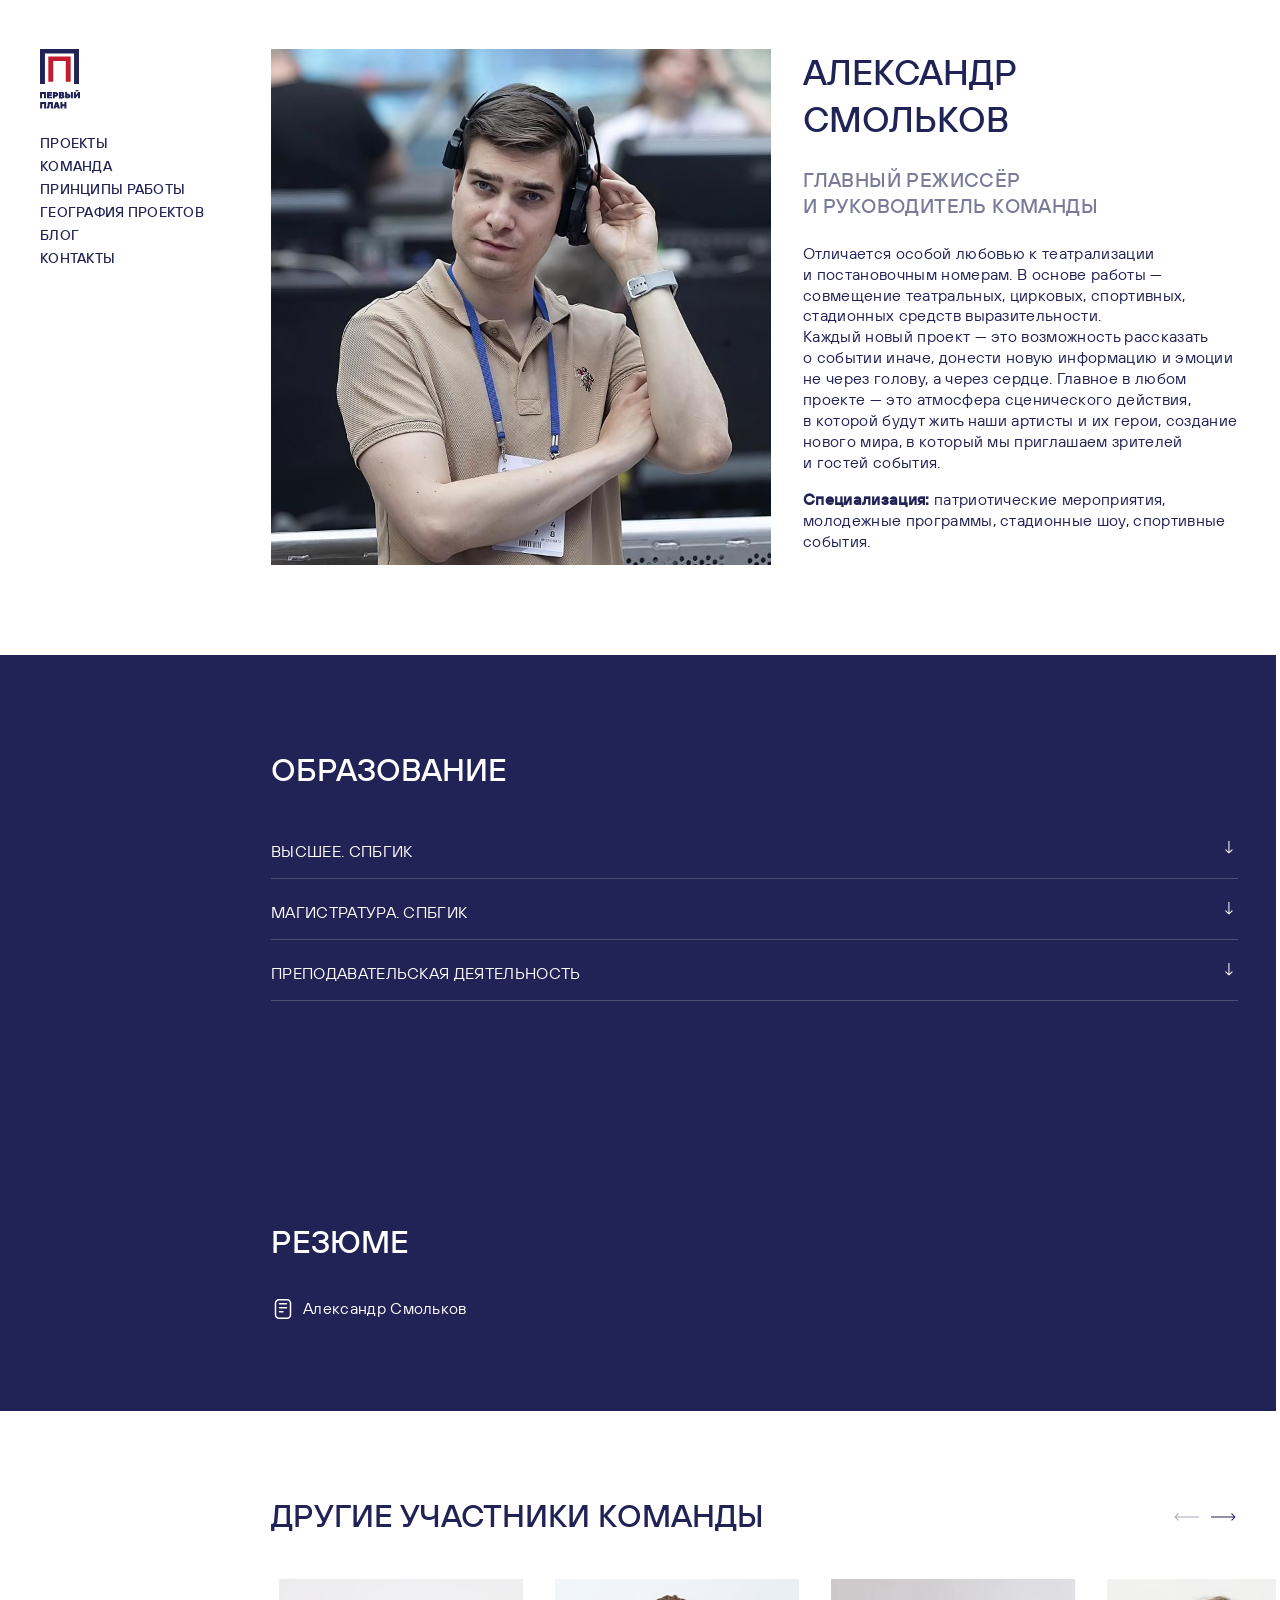
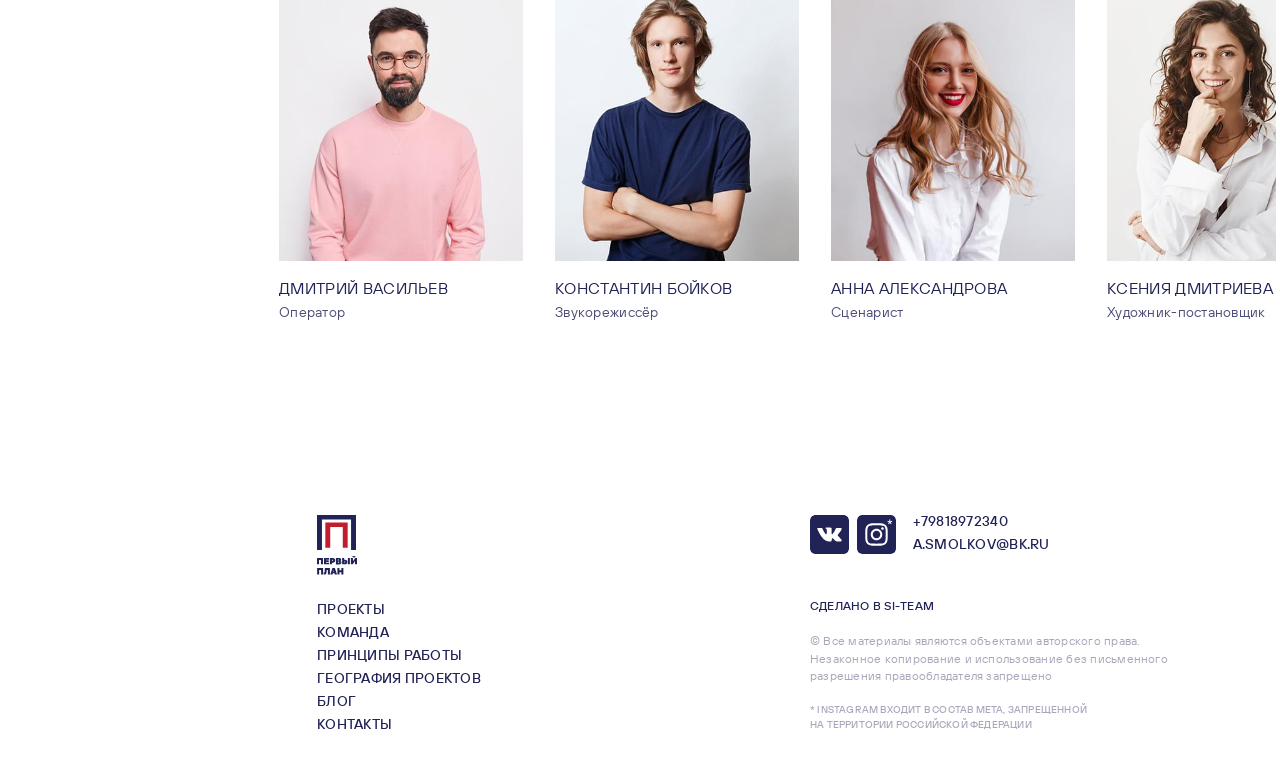
==== team-member.html @ 9ebd64c6 "Updates" ====
<!DOCTYPE html>
<html lang="ru">

<head>
  <meta charset="UTF-8" />
  <meta name="viewport" content="width=device-width, initial-scale=1" />
  <title>Первый план</title>

  <link rel="stylesheet" href="css/main.min.css" />

  <link rel="stylesheet" href="css/swiper-bundle.min.css" />

</head>

<body>
  <div class="site-wrapper">
    <header class="site-header">
      <div class="site-header__overlay"></div>
      <div class="site-header__container container">
        <div class="site-header__body">
          <a href="/homepage.html" class="site-header__logo logo">
            <div class="logo__ibg ibg">
              <img class="logo__image logo__image--white" src="images/logo-white.svg" alt="Логотип Первый План" title="Логотип Первый План" />
              <img class="logo__image" src="images/logo.svg" alt="Логотип Первый План" title="Логотип Первый План" />
            </div>
          </a>
          <nav class="site-header__menu menu">
            <ul class="menu__list">
              <li class="menu__item">
                <a href="/projects.html" class="menu__link menu__link--header link link--m">проекты</a>
              </li>
              <li class="menu__item">
                <a href="/team.html" class="menu__link menu__link--header link link--m">команда</a>
              </li>
              <li class="menu__item">
                <a href="/homepage.html#principles" class="menu__link menu__link--header link link--m">принципы работы</a>
              </li>
              <li class="menu__item">
                <a href="/homepage.html#geography" class="menu__link menu__link--header link link--m">география проектов</a>
              </li>
              <li class="menu__item">
                <a href="/blog.html" class="menu__link menu__link--header link link--m">блог</a>
              </li>
              <li class="menu__item">
                <a data-anchor href="#contacts" class="menu__link menu__link--header link link--m">контакты</a>
              </li>
            </ul>
          </nav>
          <button type="buttons" class="site-header__burger burger">
            <div class="burger__line"></div>
          </button>
        </div>
      </div>
    </header>

    <main class="site-page site-page--team-member">
      <section class="hero-team-member">
        <div class="container">
          <div class="hero-team-member__body space-for-header">
            <h1 class="hero-team-member__name h1">Александр Смольков</h1>
            <p class="hero-team-member__post subtitle">Главный режиссёр и&nbsp;руководитель команды</p>
            <div class="hero-team-member__image">
              <div class="hero-team-member__image-ibg ibg">
                <img src="images/team-member/filmmaker.jpg" alt="Александр Смольков" title="Александр Смольков" />
              </div>
            </div>
            <div class="hero-team-member__text">
              <p>
                Отличается особой любовью к&nbsp;театрализации и&nbsp;постановочным номерам. В&nbsp;основе работы&nbsp;&mdash; совмещение театральных,
                цирковых, спортивных, стадионных средств выразительности.
                <br>Каждый новый проект&nbsp;&mdash; это возможность рассказать о&nbsp;событии иначе,
                донести новую информацию и&nbsp;эмоции не&nbsp;через голову, а&nbsp;через сердце. Главное в&nbsp;любом проекте&nbsp;&mdash; это атмосфера
                сценического действия, в&nbsp;которой будут жить наши артисты и&nbsp;их&nbsp;герои, создание нового мира, в&nbsp;который мы&nbsp;приглашаем
                зрителей и&nbsp;гостей события.
              </p>
              <p>
                <strong>Специализация:</strong> патриотические мероприятия, молодежные программы, стадионные шоу, спортивные события.
              </p>
            </div>
          </div>
        </div>
      </section>
      <section class="education section section--blue">
        <div class="container">
          <div class="space-for-header">
            <h2 class="education__title h2">Образование</h2>
            <ul data-accordion class="education__list">
              <li data-fold class="education__item">
                <h3 data-fold-btn class="education__item-title">
                  Высшее. СПбГИК
                  <span class="education__item-arrow">
                    <svg width="8" height="13" viewBox="0 0 8 13" fill="none" xmlns="http://www.w3.org/2000/svg">
                      <path fill-rule="evenodd" clip-rule="evenodd" d="M7.46586 9.17157L4.28388 12.3536C4.08862 12.5488 3.77203 12.5488 3.57677 12.3536L0.39479 9.17157C0.199528 8.97631 0.199528 8.65973 0.39479 8.46447C0.590052 8.2692 0.906635 8.2692 1.1019 8.46447L3.43032 10.7929L3.43032 0L4.43032 0V10.7929L6.75875 8.46447C6.95401 8.2692 7.2706 8.2692 7.46586 8.46447C7.66112 8.65973 7.66112 8.97631 7.46586 9.17157Z" fill="currentColor" />
                    </svg>
                  </span>
                </h3>
                <div data-fold-content class="education__item-wrapper">
                  <div class="education__item-content">
                    <p>Кафедра театрализованных представлений и&nbsp;праздников (диплом с&nbsp;отличием-2015)</p>
                  </div>
                </div>
              </li>
              <li data-fold class="education__item">
                <h3 data-fold-btn class="education__item-title">
                  Магистратура. СПбГИК
                  <span class="education__item-arrow">
                    <svg width="8" height="13" viewBox="0 0 8 13" fill="none" xmlns="http://www.w3.org/2000/svg">
                      <path fill-rule="evenodd" clip-rule="evenodd" d="M7.46586 9.17157L4.28388 12.3536C4.08862 12.5488 3.77203 12.5488 3.57677 12.3536L0.39479 9.17157C0.199528 8.97631 0.199528 8.65973 0.39479 8.46447C0.590052 8.2692 0.906635 8.2692 1.1019 8.46447L3.43032 10.7929L3.43032 0L4.43032 0V10.7929L6.75875 8.46447C6.95401 8.2692 7.2706 8.2692 7.46586 8.46447C7.66112 8.65973 7.66112 8.97631 7.46586 9.17157Z" fill="currentColor" />
                    </svg>
                  </span>
                </h3>
                <div data-fold-content class="education__item-wrapper">
                  <div class="education__item-content">
                    <p>Режиссёр театрализованных представлений и праздников (диплом магистра-2017).</p>
                    <p>
                      Дважды лауреат высшей профессиональной премии &laquo;Грани театра масс&raquo; в&nbsp;номинациях &laquo;Лучшая режиссёрская
                      работа&raquo; и&nbsp;&laquo;Лучшее спортивно-зрелищное мероприятие&raquo; (Церемония открытия фестиваля Всероссийская
                      студенческая весна в&nbsp;г. Тула в&nbsp;составе режиссёрско-постановочной группы (2017&nbsp;год).
                    </p>
                    <p>
                      Награжден Почетным знаком святой Татианы &laquo;Молодежной степени&raquo; за&nbsp;активную просветительскую и&nbsp;социальную
                      деятельность (2020&nbsp;год).
                    </p>
                    <p>
                      Лауреат международной премии в&nbsp;сфере искусства &laquo;Большая Медведица&raquo; в&nbsp;номинации &laquo;Артист&raquo;
                      (2016&nbsp;год).
                    </p>
                    <p>
                      Награжден благодарственными грамотами Государственной думы РФ, Правительства Санкт-Петербурга, Правительства Ленинградской
                      области, городских и&nbsp;областных комитетов, МЧС РФ, МВД РФ&nbsp;и&nbsp;т.д.
                    </p>
                    <p>Автор диссертационной работы &laquo;Спортивно-массовый праздник как средство формирования российской идентичности&raquo;.</p>
                  </div>
                </div>
              </li>
              <li data-fold class="education__item">
                <h3 data-fold-btn class="education__item-title">
                  преподавательская деятельность
                  <span class="education__item-arrow">
                    <svg width="8" height="13" viewBox="0 0 8 13" fill="none" xmlns="http://www.w3.org/2000/svg">
                      <path fill-rule="evenodd" clip-rule="evenodd" d="M7.46586 9.17157L4.28388 12.3536C4.08862 12.5488 3.77203 12.5488 3.57677 12.3536L0.39479 9.17157C0.199528 8.97631 0.199528 8.65973 0.39479 8.46447C0.590052 8.2692 0.906635 8.2692 1.1019 8.46447L3.43032 10.7929L3.43032 0L4.43032 0V10.7929L6.75875 8.46447C6.95401 8.2692 7.2706 8.2692 7.46586 8.46447C7.66112 8.65973 7.66112 8.97631 7.46586 9.17157Z" fill="currentColor" />
                    </svg>
                  </span>
                </h3>
                <div data-fold-content class="education__item-wrapper">
                  <div class="education__item-content">
                    <p>
                      Приглашенный спикер на&nbsp;конференции режиссёров &laquo;Трансформация реальности&raquo;, курсов повышения квалификации
                      специалистов учреждений культуры в&nbsp;городах: Санкт-Петербург, Калининград, Тюмень, Тверь и&nbsp;др.
                    </p>
                    <p>
                      2021-2022&nbsp;гг. Преподаватель Кафедры духовых и&nbsp;ударных инструментов Санкт-Петербургского государственного института
                      культуры и&nbsp;искусства (Дисциплины: &laquo;Сценическая культура музыканта&raquo; и&nbsp;&laquo;Режиссура сценического
                      поведения музыканта-инструменталиста&raquo;).
                    </p>
                    <p>2016-2022&nbsp;гг. Режиссёр и&nbsp;педагог в&nbsp;Российском государственном педагогическом университете имени А.И. Герцена.</p>
                  </div>
                </div>
              </li>
            </ul>
            <h2 class="education__title education__title--summary h2">Резюме</h2>
            <a href="#" download="Summary" class="education__summary document-link">
              <span class="document-link__icon">
                <img data-lozad src="images/placeholder.png" data-src="images/icons/document.svg" alt="Document icon" title="Document icon" />
              </span>
              Александр Смольков
            </a>
          </div>
        </div>
      </section>

      <section class="other-team">
        <div class="container">
          <div class="other-team__body space-for-header">
            <div class="other-team__top">
              <h2 class="other-team__title h2">Другие участники команды</h2>
              <div class="other-team__arrows arrows">
                <button class="arrows__arrow arrows__arrow--blue arrows__arrow--prev">
                  <svg width="25" height="8" viewBox="0 0 25 8" fill="none" xmlns="http://www.w3.org/2000/svg">
                    <path d="M0.646447 4.35355C0.451184 4.15829 0.451184 3.84171 0.646447 3.64645L3.82843 0.464466C4.02369 0.269204 4.34027 0.269204 4.53553 0.464466C4.7308 0.659728 4.7308 0.976311 4.53553 1.17157L1.70711 4L4.53553 6.82843C4.7308 7.02369 4.7308 7.34027 4.53553 7.53553C4.34027 7.7308 4.02369 7.7308 3.82843 7.53553L0.646447 4.35355ZM25 4.5H1V3.5H25V4.5Z" fill="currentColor" />
                  </svg>
                </button>
                <button class="arrows__arrow arrows__arrow--blue arrows__arrow--next">
                  <svg width="25" height="8" viewBox="0 0 25 8" fill="none" xmlns="http://www.w3.org/2000/svg">
                    <path d="M24.3536 4.35355C24.5488 4.15829 24.5488 3.84171 24.3536 3.64645L21.1716 0.464466C20.9763 0.269204 20.6597 0.269204 20.4645 0.464466C20.2692 0.659728 20.2692 0.976311 20.4645 1.17157L23.2929 4L20.4645 6.82843C20.2692 7.02369 20.2692 7.34027 20.4645 7.53553C20.6597 7.7308 20.9763 7.7308 21.1716 7.53553L24.3536 4.35355ZM0 4.5H24V3.5H0V4.5Z" fill="currentColor" />
                  </svg>
                </button>
              </div>
            </div>
            <div data-slider="team" class="other-team__slider team-slider swiper">
              <div class="team-slider__wrapper swiper-wrapper">
                <div class="team-slider__slide swiper-slide">
                  <article class="team-card">
                    <a href="/team-member.html" class="team-card__link">
                      <div class="team-card__image">
                        <div class="team-card__image-ibg ibg">
                          <img loading="lazy" src="images/team/01.jpg" alt="Дмитрий Васильев" title="Дмитрий Васильев" />
                        </div>
                      </div>
                      <h3 class="team-card__name">Дмитрий Васильев</h3>
                      <p class="team-card__post text text--m">Оператор</p>
                    </a>
                  </article>
                </div>
                <div class="team-slider__slide swiper-slide">
                  <article class="team-card">
                    <a href="/team-member.html" class="team-card__link">
                      <div class="team-card__image">
                        <div class="team-card__image-ibg ibg">
                          <img loading="lazy" src="images/team/02.jpg" alt="Константин Бойков" title="Константин Бойков" />
                        </div>
                      </div>
                      <h3 class="team-card__name">Константин Бойков</h3>
                      <p class="team-card__post text text--m">Звукорежиссёр</p>
                    </a>
                  </article>
                </div>
                <div class="team-slider__slide swiper-slide">
                  <article class="team-card">
                    <a href="/team-member.html" class="team-card__link">
                      <div class="team-card__image">
                        <div class="team-card__image-ibg ibg">
                          <img loading="lazy" src="images/team/03.jpg" alt="анна александрова" title="Анна Александрова" />
                        </div>
                      </div>
                      <h3 class="team-card__name">Анна Александрова</h3>
                      <p class="team-card__post text text--m">Сценарист</p>
                    </a>
                  </article>
                </div>
                <div class="team-slider__slide swiper-slide">
                  <article class="team-card">
                    <a href="/team-member.html" class="team-card__link">
                      <div class="team-card__image">
                        <div class="team-card__image-ibg ibg">
                          <img loading="lazy" src="images/team/04.jpg" alt="Ксения дмитриева" title="Ксения Дмитриева" />
                        </div>
                      </div>
                      <h3 class="team-card__name">Ксения Дмитриева</h3>
                      <p class="team-card__post text text--m">Художник-постановщик</p>
                    </a>
                  </article>
                </div>
              </div>
            </div>
          </div>
        </div>
      </section>

    </main>
    <footer id="contacts" class="site-footer">
      <div class="container">
        <div class="site-footer__body site-footer__body--white space-for-header">
          <div class="site-footer__left">
            <a href="/homepage.html" class="site-footer__logo logo">
              <div class="logo__ibg ibg">
                <img class="logo__image" src="images/logo.svg" alt="Логотип Первый План" title="Логотип Первый План" />
              </div>
            </a>
            <nav class="menu">
              <ul class="menu__list">
                <li class="menu__item">
                  <a href="/projects.html" class="menu__link link link--m">проекты</a>
                </li>
                <li class="menu__item">
                  <a href="/team.html" class="menu__link link link--m">команда</a>
                </li>
                <li class="menu__item">
                  <a href="/homepage.html#principles" class="menu__link link link--m">принципы работы</a>
                </li>
                <li class="menu__item">
                  <a href="/homepage.html#geography" class="menu__link link link--m">география проектов</a>
                </li>
                <li class="menu__item">
                  <a href="/blog.html" class="menu__link link link--m">блог</a>
                </li>
                <li class="menu__item">
                  <a data-anchor href="#contacts" class="menu__link link link--m">контакты</a>
                </li>
              </ul>
            </nav>
          </div>
          <div class="site-footer__right">
            <div class="site-footer__contacts">
              <ul class="site-footer__socials socials">
                <li class="socials__item">
                  <a href="#" class="socials__link">
                    <img data-lozad src="images/placeholder.png" data-src="images/icons/socials/vk-blue.svg" alt="VK" title="VK" />
                  </a>
                </li>
                <li class="socials__item">
                  <a href="#" class="socials__link">
                    <img data-lozad src="images/placeholder.png" data-src="images/icons/socials/instagram-blue.svg" alt="Instagram" title="Instagram" />
                  </a>
                </li>
              </ul>
              <ul class="site-footer__contacts-list">
                <li class="site-footer__contact">
                  <a href="tel:+79818972340" class="site-footer__contact-link link link--blue link--m">+79818972340</a>
                </li>
                <li class="site-footer__contact">
                  <a href="mailto:a.smolkov@bk.ru" class="site-footer__contact-link link link--blue link--m">a.smolkov@bk.ru</a>
                </li>
              </ul>
            </div>
            <a href="https://si-team.ru/" target="_blank" class="site-footer__creator site-footer__creator--desktop link link--blue link--s">сделано в si-team</a>
            <p class="site-footer__copyright site-footer__copyright--blue site-footer__copyright--desktop text text--s">
              &copy;&nbsp;Все материалы являются объектами авторского права.
              <br />
              Незаконное копирование и&nbsp;использование без письменного разрешения правообладателя запрещено
            </p>
            <p class="site-footer__instagram-footnote site-footer__instagram-footnote--blue description">
              * instagram Входит в&nbsp;состав Meta, запрещенной на&nbsp;территории Российской Федерации
            </p>
          </div>
        </div>
        <div class="site-footer__bottom">
          <p class="site-footer__copyright site-footer__copyright--blue site-footer__copyright--mobile text text--s">
            &copy;&nbsp;Все материалы являются объектами авторского права.
            <br />
            Незаконное копирование и&nbsp;использование без письменного разрешения правообладателя запрещено
          </p>
          <a href="https://si-team.ru/" target="_blank" class="site-footer__creator site-footer__creator--mobile link link--s">сделано в si-team</a>
        </div>
      </div>
    </footer>

  </div>
  <script defer src="js/lozad.min.js"></script>
  <script defer src="js/swiper-bundle.min.js"></script>
  <script defer src="js/script.js"></script>
</body>

</html>
---- css/main.min.css ----
@charset "UTF-8";@font-face{font-family:"TT Hoves Pro Trial";font-display:swap;src:url(../fonts/TT-Hoves-Pro-Trial-Regular.woff2) format("woff2"),url(../fonts/TT-Hoves-Pro-Trial-Regular.woff) format("woff");font-weight:400;font-style:normal}@font-face{font-family:"TT Hoves Pro Trial";font-display:swap;src:url(../fonts/TT-Hoves-Pro-Trial-Italic.woff2) format("woff2"),url(../fonts/TT-Hoves-Pro-Trial-Italic.woff) format("woff");font-weight:400;font-style:italic}@font-face{font-family:"TT Hoves Pro Trial";font-display:swap;src:url(../fonts/TT-Hoves-Pro-Trial-Medium.woff2) format("woff2"),url(../fonts/TT-Hoves-Pro-Trial-Medium.woff) format("woff");font-weight:500;font-style:normal}@font-face{font-family:"TT Hoves Pro Trial";font-display:swap;src:url(../fonts/TT-Hoves-Pro-Trial-MediumItalic.woff2) format("woff2"),url(../fonts/TT-Hoves-Pro-Trial-MediumItalic.woff) format("woff");font-weight:500;font-style:italic}@font-face{font-family:"TT Hoves Pro Trial";font-display:swap;src:url(../fonts/TT-Hoves-Pro-Trial-Bold.woff2) format("woff2"),url(../fonts/TT-Hoves-Pro-Trial-Bold.woff) format("woff");font-weight:700;font-style:italic}@font-face{font-family:"TT Hoves Pro Trial";font-display:swap;src:url(../fonts/TT-Hoves-Pro-Trial-BoldItalic.woff2) format("woff2"),url(../fonts/TT-Hoves-Pro-Trial-BoldItalic.woff) format("woff");font-weight:700;font-style:italic}input[type=text]::-ms-clear{display:none;width:0;height:0}input[type=text]::-ms-reveal{display:none;width:0;height:0}input[type=search]::-webkit-search-cancel-button,input[type=search]::-webkit-search-decoration,input[type=search]::-webkit-search-results-button,input[type=search]::-webkit-search-results-decoration{display:none}*{padding:0;margin:0;border:0}*,:after,:before{-webkit-box-sizing:border-box;box-sizing:border-box}:active,:focus{outline:0}a:active,a:focus{outline:0}aside,footer,header,nav{display:block}body,html{height:100%;width:100%;font-size:100%;line-height:1;font-size:14px;-ms-text-size-adjust:100%;-moz-text-size-adjust:100%;-webkit-text-size-adjust:100%}button,input,textarea{font-family:inherit}input::-ms-clear{display:none}button{cursor:pointer}button::-moz-focus-inner{padding:0;border:0}a,a:visited{text-decoration:none}a:hover{text-decoration:none}ul li{list-style:none}ol li{list-style:none}img{vertical-align:top}h1,h2,h3,h4,h5,h6{font-size:inherit;font-weight:inherit}body,html{font-family:"TT Hoves Pro Trial";font-size:16px;line-height:131%;letter-spacing:.02em;font-weight:400;color:#212256;scroll-behavior:smooth;scrollbar-gutter:stable}body::-webkit-scrollbar,html::-webkit-scrollbar{width:4px;height:4px}body::-webkit-scrollbar-track,html::-webkit-scrollbar-track{background:0 0}body::-webkit-scrollbar-thumb,html::-webkit-scrollbar-thumb{background-color:#212256;border-radius:20px;border:1px solid transparent}@supports not selector(::-webkit-scrollbar){body,html{scrollbar-width:4px;scrollbar-color:#212256 #fff}}body :not(img)::-moz-selection,html :not(img)::-moz-selection{background:#212256;color:#fff}body :not(img)::selection,html :not(img)::selection{background:#212256;color:#fff}body.is-lock{overflow:hidden}a{color:inherit;-webkit-transition:all .3s ease-in-out 0s;transition:all .3s ease-in-out 0s}p:not([class]):has(+p){margin-bottom:24px}img{max-width:100%;height:auto;-o-object-fit:cover;object-fit:cover;-o-object-position:center;object-position:center}.ibg{position:relative}.ibg img,.ibg svg,.ibg video{position:absolute;top:0;left:0;width:100%;height:100%}.ibg video{-o-object-fit:cover;object-fit:cover}.visually-hidden{position:absolute;width:1px;height:1px;margin:-1px;border:0;padding:0;white-space:nowrap;clip-path:inset(100%);clip:rect(0 0 0 0);overflow:hidden}.site-wrapper{min-height:100vh;display:-webkit-box;display:-ms-flexbox;display:flex;-webkit-box-orient:vertical;-webkit-box-direction:normal;-ms-flex-direction:column;flex-direction:column;overflow:clip}.container{padding:0 20px;margin:0 auto;max-width:1240px;width:100%}.site-page{padding-top:49px;padding-bottom:180px;-webkit-box-flex:1;-ms-flex:1 1 auto;flex:1 1 auto}.site-page--homepage{padding-top:0;padding-bottom:84px}.site-page--404{padding-bottom:253px}.h1,.h2,.h3{line-height:150%;font-weight:500;letter-spacing:normal;text-transform:uppercase}.h1{font-size:40px}.h2{margin-bottom:48px;font-size:32px}.h3{font-size:24px}.h3-style{font-size:24px;line-height:150%;font-weight:500;letter-spacing:normal;text-transform:uppercase}.subtitle{font-size:20px;line-height:100%;font-weight:500;letter-spacing:.02em;text-transform:uppercase}.text--m{font-size:14px;line-height:120%;letter-spacing:normal}.text--s{font-size:12px;line-height:142%;letter-spacing:.02em}.caption{text-transform:uppercase}.caption--m{font-size:14px;line-height:143%;letter-spacing:.02em}.caption--s{font-size:12px;line-height:143%;letter-spacing:.02em}.description{font-size:10px;line-height:150%;font-weight:500;letter-spacing:.02em;text-transform:uppercase}.link{line-height:150%;font-weight:500;text-transform:uppercase;border-bottom:1px solid transparent}.link:hover{border-color:#212256}.link--white:hover{color:#fff;border-color:#fff}.link--m{font-size:14px;letter-spacing:.02em}.link--s{font-size:12px;letter-spacing:.02em}.document-link{width:-webkit-fit-content;width:-moz-fit-content;width:fit-content;display:-webkit-box;display:-ms-flexbox;display:flex;-webkit-box-align:center;-ms-flex-align:center;align-items:center;gap:8px}.document-link--disabled{opacity:.4}.document-link:hover{text-decoration:underline}.document-link-icon{width:24px;height:24px;-webkit-box-flex:0;-ms-flex:none;flex:none}.team-card__link{padding:8px;display:block}.team-card__link:hover{background:#212256}.team-card__link:hover .team-card__name{color:#fff}.team-card__link:hover .team-card__post{color:rgba(255,255,255,.8)}.team-card__link--blue{background:#212256}.team-card__link--blue:hover{background:#fff}.team-card__link--blue:hover .team-card__name{color:#212256}.team-card__link--blue:hover .team-card__post{color:rgba(33,34,86,.8)}.team-card__image{margin-bottom:16px}.team-card__image-ibg{padding-top:115.3846153846%}.team-card__name{margin-bottom:4px;line-height:140%;text-transform:uppercase;-webkit-transition:all .3s ease-in-out 0s;transition:all .3s ease-in-out 0s}.team-card__name--white{color:#fff}.team-card__post{font-size:14px;line-height:140%;letter-spacing:.02em;color:rgba(33,34,86,.8);-webkit-transition:all .3s ease-in-out 0s;transition:all .3s ease-in-out 0s}.team-card__post--white{color:rgba(255,255,255,.8)}.fp-button{padding:18px 46px;font-size:18px;line-height:100%;letter-spacing:.02em;font-weight:500;color:#fff;text-transform:uppercase;position:relative;display:-webkit-box;display:-ms-flexbox;display:flex;-webkit-box-align:center;-ms-flex-align:center;align-items:center;-webkit-box-pack:center;-ms-flex-pack:center;justify-content:center;width:-webkit-fit-content;width:-moz-fit-content;width:fit-content}.fp-button:active .fp-button__angle--top-left,.fp-button:focus .fp-button__angle--top-left,.fp-button:hover .fp-button__angle--top-left{top:-4px;left:-3px}.fp-button:active .fp-button__angle--top-right,.fp-button:focus .fp-button__angle--top-right,.fp-button:hover .fp-button__angle--top-right{top:-4px;right:-3px}.fp-button:active .fp-button__angle--bottom-right,.fp-button:focus .fp-button__angle--bottom-right,.fp-button:hover .fp-button__angle--bottom-right{bottom:-2px;right:-3px}.fp-button:active .fp-button__angle--bottom-left,.fp-button:focus .fp-button__angle--bottom-left,.fp-button:hover .fp-button__angle--bottom-left{bottom:-2px;left:-3px}.fp-button--disabled,.fp-button:disabled{color:rgba(255,255,255,.4)}.fp-button--disabled .fp-button__angle,.fp-button:disabled .fp-button__angle{border-color:rgba(255,255,255,.4)}.fp-button--blue{color:#212256}.fp-button--blue .fp-button__angle{border-color:#212256}.fp-button__angle{position:absolute;width:13px;height:13px;border-style:solid;border-color:#fff;-webkit-transition:all .3s ease-in-out 0s;transition:all .3s ease-in-out 0s}.fp-button__angle--top-left{top:-1px;left:-1px;border-top-width:2px;border-left-width:2px}.fp-button__angle--top-right{top:-1px;right:-1px;border-top-width:2px;border-right-width:2px}.fp-button__angle--bottom-right{bottom:-1px;right:-1px;border-bottom-width:2px;border-right-width:2px}.fp-button__angle--bottom-left{bottom:-1px;left:-1px;border-bottom-width:2px;border-left-width:2px}.arrows{display:-webkit-box;display:-ms-flexbox;display:flex;-webkit-box-align:center;-ms-flex-align:center;align-items:center;gap:12px}.arrows__arrow{background:0 0;color:#fff;cursor:pointer;-webkit-transition:all .3s ease-in-out 0s;transition:all .3s ease-in-out 0s;display:-webkit-box;display:-ms-flexbox;display:flex;-webkit-box-align:center;-ms-flex-align:center;align-items:center;-webkit-box-pack:center;-ms-flex-pack:center;justify-content:center}.arrows__arrow--disabled,.arrows__arrow:disabled{color:rgba(255,255,255,.4)}.arrows__arrow--blue{color:#212256}.arrows__arrow--blue.arrows__arrow--disabled,.arrows__arrow--blue:disabled{color:rgba(33,34,86,.4)}.project-slider-card__link{display:block}.project-slider-card__thumbnail{margin-bottom:8px}.project-slider-card__thumbnail-ibg{will-change:padding;padding-top:130%;-webkit-transition:all .3s ease-in-out 0s;transition:all .3s ease-in-out 0s}.project-slider-card__title{display:-webkit-box;display:-ms-flexbox;display:flex;-webkit-box-align:center;-ms-flex-align:center;align-items:center;gap:24px}.project-slider-card__title-index{-webkit-box-flex:0;-ms-flex:none;flex:none}.project-slider-card__excerpt{height:0;overflow:hidden;will-change:heigjt;opacity:0;visibility:hidden;-webkit-transition:all .3s ease-in-out 0s;transition:all .3s ease-in-out 0s}.project-slider-card__excerpt-text{padding-top:6px}.burger{width:32px;height:32px;display:-webkit-box;display:-ms-flexbox;display:flex;-webkit-box-align:center;-ms-flex-align:center;align-items:center;-webkit-box-pack:center;-ms-flex-pack:center;justify-content:center;background:0 0;position:relative}.burger::after,.burger::before{content:"";position:absolute;left:50%;-webkit-transform:translateX(-50%);-ms-transform:translateX(-50%);transform:translateX(-50%);width:calc(100% - 9px);height:2px;background:#212256;border-radius:100px;-webkit-transition:all .3s ease-in-out 0s;transition:all .3s ease-in-out 0s}.burger::before{top:8px}.burger::after{bottom:8px}.burger--white::after,.burger--white::before{background:#fff}.burger--white .burger__line{background:#fff}.burger--active::before{top:50%;-webkit-transform:translate(-50%,-50%) rotate(45deg);-ms-transform:translate(-50%,-50%) rotate(45deg);transform:translate(-50%,-50%) rotate(45deg)}.burger--active::after{bottom:50%;-webkit-transform:translate(-50%,50%) rotate(-45deg);-ms-transform:translate(-50%,50%) rotate(-45deg);transform:translate(-50%,50%) rotate(-45deg)}.burger--active .burger__line{opacity:0}.burger__line{width:calc(100% - 9px);height:2px;background:#212256;border-radius:100px;-webkit-transition:all .3s ease-in-out 0s;transition:all .3s ease-in-out 0s}.link-with-border{padding:8px 0 7px;width:-webkit-fit-content;width:-moz-fit-content;width:fit-content;display:block;color:rgba(255,255,255,.8);line-height:125%;text-align:center;border-bottom:1px solid rgba(255,255,255,.6)}.link-with-border:active,.link-with-border:focus,.link-with-border:hover{color:#fff;border-color:#fff}.dropdown{padding:8px 9px 7px 8px;display:-webkit-box;display:-ms-flexbox;display:flex;-webkit-box-align:center;-ms-flex-align:center;align-items:center;-webkit-box-pack:justify;-ms-flex-pack:justify;justify-content:space-between;width:100%;gap:24px;background:0 0;border-bottom:1px solid rgba(33,34,86,.1);font-size:14px;line-height:143%;text-transform:uppercase;text-align:left;letter-spacing:.02em;-webkit-transition:all .3s ease-in-out 0s;transition:all .3s ease-in-out 0s}.dropdown.is-active{color:#fff;background:#c01e2e;border-color:transparent}.dropdown.is-active .dropdown__arrow{-webkit-transform:rotate(90deg);-ms-transform:rotate(90deg);transform:rotate(90deg)}.dropdown__arrow{-webkit-box-flex:0;-ms-flex:none;flex:none;-webkit-transition:-webkit-transform .3s ease-in-out 0s;transition:-webkit-transform .3s ease-in-out 0s;transition:transform .3s ease-in-out 0s;transition:transform .3s ease-in-out 0s,-webkit-transform .3s ease-in-out 0s}.socials{display:-webkit-box;display:-ms-flexbox;display:flex;-webkit-box-align:center;-ms-flex-align:center;align-items:center;-ms-flex-wrap:wrap;flex-wrap:wrap;gap:8px}.socials__link{display:block;border-radius:5px;overflow:hidden}.socials__link--disabled{opacity:.4}.logo{width:40px;-webkit-box-flex:0;-ms-flex:none;flex:none;display:block}.logo--white .logo__image{opacity:0;visibility:hidden}.logo--white .logo__image--white{opacity:1;visibility:visible}.logo__ibg{padding-top:150%}.logo__image{-webkit-transition:all .3s ease-in-out 0s;transition:all .3s ease-in-out 0s}s .logo__image--white{opacity:0;visibility:hidden}.menu--white .menu__link{color:rgba(255,255,255,.8)}.menu--white .menu__link::before{background:#fff}.menu--white .menu__link:active,.menu--white .menu__link:focus,.menu--white .menu__link:hover{color:#fff;border-color:#fff}.menu__item:not(:last-child){margin-bottom:1px}.menu__link{display:block;width:-webkit-fit-content;width:-moz-fit-content;width:fit-content;position:relative}.menu__link::before{content:"";position:absolute;top:50%;left:0;-webkit-transform:translateY(-50%);-ms-transform:translateY(-50%);transform:translateY(-50%);background:#212256;width:6px;height:6px;opacity:0;visibility:hidden}.menu__link--current{padding-left:14px}.menu__link--current::before{opacity:1;visibility:visible}.menu__link:active,.menu__link:focus,.menu__link:hover{border-color:#212256}.space-for-header{padding-left:233px}.space-for-header--big{padding-left:303px}.space-for-header--projects{padding-left:207px}.site-header{position:fixed;top:49px;left:0;width:100%;z-index:100}.site-header--scrolling:not(.site-header--open-menu) .logo__image-white{opacity:0;visibility:hidden}.site-header--scrolling:not(.site-header--open-menu) .burger::after,.site-header--scrolling:not(.site-header--open-menu) .burger::before{background:#212256}.site-header--scrolling:not(.site-header--open-menu) .burger__line{background:#212256}.site-header--open-menu{top:0;background:#212256}.site-header--projects{max-width:207px}.site-header__logo{position:relative;z-index:1}.site-header__menu{scrollbar-width:4px;scrollbar-color:#fff #212256}.site-header__menu::-webkit-scrollbar{width:4px;height:4px}.site-header__menu::-webkit-scrollbar-track{background:0 0}.site-header__menu::-webkit-scrollbar-thumb{background-color:#fff;border-radius:20px;border:1px solid transparent}.site-header__overlay{position:fixed;bottom:0;left:0;width:100%;height:100%;background:rgba(255,255,255,.6);-webkit-transition:all .3s ease-in-out;transition:all .3s ease-in-out;opacity:0;visibility:hidden;z-index:-2}.site-header__overlay--visible{opacity:1;visibility:visible}.site-footer{padding-bottom:33px}.site-footer--blue{padding:60px 0 40px;background:#212256;color:rgba(255,255,255,.8)}.site-footer__body{display:-webkit-box;display:-ms-flexbox;display:flex;-webkit-box-align:start;-ms-flex-align:start;align-items:start;-webkit-box-pack:justify;-ms-flex-pack:justify;justify-content:space-between;gap:24px}.site-footer__left{padding-top:5px;-webkit-box-flex:0;-ms-flex:none;flex:none}.site-footer__logo{margin-bottom:24px}.site-footer__right{max-width:414px}.site-footer__contacts{margin-bottom:42px;display:-webkit-box;display:-ms-flexbox;display:flex;gap:16.5px}.site-footer__contact:not(:last-child){margin-bottom:1px}.site-footer__socials{margin-top:4px}.site-footer__creator{margin-bottom:16px;display:block;width:-webkit-fit-content;width:-moz-fit-content;width:fit-content}.site-footer__copyright{margin-bottom:18px;color:rgba(255,255,255,.4)}.site-footer__copyright--blue{color:rgba(33,34,86,.4)}.site-footer__instagram-footnote{color:rgba(255,255,255,.4);max-width:300px}.site-footer__instagram-footnote--blue{color:rgba(33,34,86,.4)}.section{margin:100px 0}.section:first-child{margin-top:0}.section:last-child{margin-bottom:0}.section--blue{padding:100px 0;background:#212256;color:#fff}.section--no-mt{margin-top:0}.section--no-mb{margin-bottom:0}.team-slider{padding-right:20px!important;margin-right:calc((-100vw + 1200px)/ 2)!important}.team-slider__slide{max-width:260px}.hero-home{padding-bottom:78px;position:relative;height:100vh;max-height:1080px;color:#fff;display:-webkit-box;display:-ms-flexbox;display:flex;-webkit-box-align:center;-ms-flex-align:center;align-items:center;-webkit-box-pack:center;-ms-flex-pack:center;justify-content:center}.hero-home__video{position:absolute;inset:0;z-index:-1}.hero-home__video::before{content:"";position:absolute;inset:0;background:rgba(0,0,0,.9);z-index:1}.hero-home__body{margin:-15px auto 0;text-align:center}.hero-home__title{margin-bottom:17px;font-size:36px;line-height:125%;letter-spacing:.02em;font-weight:400}.hero-home__description{line-height:125%}.hero-home__arrow{position:absolute;bottom:33px;left:50%;-webkit-transform:translateX(-50%);-ms-transform:translateX(-50%);transform:translateX(-50%);width:32px;height:32px;display:-webkit-box;display:-ms-flexbox;display:flex;-webkit-box-align:center;-ms-flex-align:center;align-items:center;-webkit-box-pack:center;-ms-flex-pack:center;justify-content:center}.hero-home__filmmaker{position:absolute;bottom:42px;right:calc((100% - 1203px)/ 2)}.projects-block{padding:56px 0 67px}.projects-block__wrapper{position:relative}.projects-block__title{margin-bottom:48px}.projects-block__button{margin-bottom:64px}.projects-block__slider{padding-right:20px!important;margin-right:calc((-100vw + 1200px)/ 2)!important}.projects-block__slide{max-width:300px}.section-text__body{padding-top:45px;padding-bottom:45px;border-top:1px solid rgba(33,34,86,.2);border-bottom:1px solid rgba(33,34,86,.2)}.section-text__content{max-width:828px}.section-text__content p:has(+p){margin-bottom:8px}.team-block__wrapper{position:relative}.team-block__filmmaker{margin-bottom:80px;display:-webkit-box;display:-ms-flexbox;display:flex;gap:46px}.team-block__filmmaker-image{width:43.66%;-webkit-box-flex:0;-ms-flex:none;flex:none;-ms-flex-item-align:start;-ms-grid-row-align:start;align-self:start}.team-block__filmmaker-image-ibg{padding-top:107.397260274%}.team-block__filmmaker-content{display:-webkit-box;display:-ms-flexbox;display:flex;-webkit-box-orient:vertical;-webkit-box-direction:normal;-ms-flex-direction:column;flex-direction:column}.team-block__filmmaker-title{margin-bottom:13px}.team-block__filmmaker-subtitle{margin-bottom:32px;color:rgba(33,34,86,.8)}.team-block__filmmaker-text{margin-bottom:48px;color:rgba(33,34,86,.8)}.team-block__button{padding:18px 43px;margin-top:auto}.geography__map{margin-bottom:42px}.geography__map-title{font-size:22px;line-height:150%;letter-spacing:normal}.geography__map-image-ibg{padding-top:56.7928730512%}.geography__cities-body{margin-bottom:53px;max-width:692px;display:-ms-grid;display:grid;-ms-grid-columns:1fr 1fr .88fr;grid-template-columns:1fr 1fr .88fr;gap:20px}.geography__cities-other-title{margin-bottom:27px;font-size:22px;line-height:150%;letter-spacing:normal}.geography__city:not(:last-child){margin-bottom:8px}.work-principles{padding-top:48px}.work-principles__wrapper{padding-right:100px}.work-principles__item{padding:24px 125px 24.1px 0;border-bottom:1px solid rgba(255,255,255,.2);position:relative}.work-principles__item:first-child{border-top:1px solid rgba(255,255,255,.2)}.work-principles__item-image{position:absolute;top:24px;right:0;-webkit-transform:translateX(50%);-ms-transform:translateX(50%);transform:translateX(50%);width:148px;opacity:0;visibility:hidden;-webkit-transition:all .3s ease-in-out .1s;transition:all .3s ease-in-out .1s}.work-principles__item-image:has(+.work-principles__item-title.is-active){opacity:1;visibility:visible}.work-principles__item-image-ibg{padding-top:100%}.work-principles__item-title{color:rgba(255,255,255,.6);cursor:pointer;-webkit-transition:all .3s ease-in-out 0s;transition:all .3s ease-in-out 0s;width:-webkit-fit-content;width:-moz-fit-content;width:fit-content}.work-principles__item-title.is-active{color:#fff}.work-principles__item-title:hover{color:#fff}.work-principles__item-wrapper{height:0;will-change:height;overflow:hidden;-webkit-transition:all .5s ease-in-out 0s;transition:all .5s ease-in-out 0s}.work-principles__item-content{padding-top:14px}.hero-team-member{margin-bottom:90px}.hero-team-member__body{display:-ms-grid;display:grid;-ms-grid-columns:1.15fr 1fr;grid-template-columns:1.15fr 1fr;grid-auto-rows:auto auto 1fr;-webkit-column-gap:32px;-moz-column-gap:32px;column-gap:32px;row-gap:24px}.hero-team-member__name{margin-bottom:0;font-size:36px;line-height:130%;max-width:-webkit-min-content;max-width:-moz-min-content;max-width:min-content}.hero-team-member__post{max-width:300px;line-height:130%;color:rgba(33,34,86,.6)}.hero-team-member__image{-ms-grid-column:1;-ms-grid-column-span:1;grid-column:1/2;-ms-grid-row:1;-ms-grid-row-span:3;grid-row:1/4}.hero-team-member__image-ibg{padding-top:103.2%}.hero-team-member__text p:has(+p){margin-bottom:16px}.education{margin-top:90px;margin-bottom:80px}.education__title--summary{margin-bottom:32px;margin-top:216px}.education__item{padding-bottom:16px;border-bottom:1px solid rgba(255,255,255,.2)}.education__item:not(:last-child){margin-bottom:23px}.education__item-title{padding-right:5px;display:-webkit-box;display:-ms-flexbox;display:flex;-webkit-box-align:start;-ms-flex-align:start;align-items:start;-webkit-box-pack:justify;-ms-flex-pack:justify;justify-content:space-between;gap:48px;text-transform:uppercase;cursor:pointer}.education__item-title.is-active .education__item-arrow{-webkit-transform:rotate(180deg);-ms-transform:rotate(180deg);transform:rotate(180deg)}.education__item-arrow{display:-webkit-box;display:-ms-flexbox;display:flex;-webkit-box-align:center;-ms-flex-align:center;align-items:center;-webkit-box-pack:center;-ms-flex-pack:center;justify-content:center;-webkit-transition:all .3s ease-in-out 0s;transition:all .3s ease-in-out 0s}.education__item-wrapper{height:0;overflow:hidden;will-change:height;-webkit-transition:all .3s ease-in-out 0s;transition:all .3s ease-in-out 0s}.education__item-content{padding-top:13px;max-width:649px;color:rgba(255,255,255,.8)}.education__item-content p:has(+p){margin-bottom:8px}.other-team{margin-top:80px}.other-team__body{position:relative}.other-team__top{margin-bottom:32px;display:-webkit-box;display:-ms-flexbox;display:flex;-webkit-box-align:center;-ms-flex-align:center;align-items:center;-webkit-box-pack:justify;-ms-flex-pack:justify;justify-content:space-between;gap:32px}.other-team__title{margin-bottom:0}.other-team__arrows{margin-top:5px;-webkit-box-flex:0;-ms-flex:none;flex:none}.error-404{margin-top:238px}.error-404__body{max-width:422px;margin:0 auto;display:-webkit-box;display:-ms-flexbox;display:flex;-webkit-box-orient:vertical;-webkit-box-direction:normal;-ms-flex-direction:column;flex-direction:column;-webkit-box-align:center;-ms-flex-align:center;align-items:center;text-align:center}.error-404__image{margin-bottom:31px;width:100%}.error-404__image-ibg{padding-top:39.0995260664%}.error-404__text{margin-bottom:48px;color:rgba(33,34,86,.8)}.error-404__button{padding:18px 51px}@media (min-width:767px){.site-footer__creator--mobile{display:none}.site-footer__copyright--mobile{display:none}.site-footer__bottom{display:none}.geography{margin-top:64px}.geography__cities-button{display:none}.work-principles{margin-bottom:64px}.education{padding:90px 0}.other-team__top{padding-right:2px}}@media (min-width:991px){.project-slider-card:hover .project-slider-card__thumbnail-ibg{padding-top:98.6666666667%}.project-slider-card:hover .project-slider-card__excerpt{opacity:1;visibility:visible}.site-header--static{position:absolute}.site-header__container{padding:0}.site-header__logo{margin-bottom:24px}.site-header__burger{display:none}.projects-block__arrows{position:absolute;bottom:25px;left:22px}.section-text__body{padding-left:186px}.team-block__arrows{position:absolute;bottom:59px;left:23px}.work-principles__title{margin-bottom:47px}}@media (min-width:1200px){.site-header{left:calc((100% - 1200px)/ 2);max-width:232px}.site-footer__body--white{padding-right:14px;padding-left:279px}.projects-block__wrapper{padding-left:308px}.team-block__filmmaker{max-width:836px}}@media (max-width:1240px){.site-header{left:20px}.team-slider{margin-right:-20px!important}.hero-home__filmmaker{right:20px}.projects-block__slider{margin-right:-20px!important}}@media (max-width:1200px){.site-page{padding-bottom:120px}.space-for-header{padding-left:207px}.space-for-header--big{padding-left:207px}.site-header{max-width:207px}.team-block__filmmaker{gap:32px}.work-principles__wrapper{padding-right:80px}.work-principles__item{padding:24px 100px 24.1px 0}.hero-team-member__body{-ms-grid-columns:(1fr)[2];grid-template-columns:repeat(2,1fr)}.hero-team-member__name{font-size:32px}.education__title--summary{margin-top:160px}}@media (max-width:991px){.site-page{padding-top:142px;padding-bottom:100px}.site-page--team{padding-bottom:80px}.site-page--team-member{padding-bottom:60px}.site-page--project{padding-bottom:32px}.site-page--homepage{padding-top:0;padding-bottom:40px}.site-page--404{padding-bottom:166px}.menu__link--header{font-size:24px}.space-for-header{padding:0}.space-for-header--big{padding:0}.space-for-header--projects{padding:0}.site-header{padding-top:33px;padding-bottom:9px;max-width:unset;top:0;left:0;-webkit-transition:all .3s ease-in-out;transition:all .3s ease-in-out}.site-header--scrolling{top:-24px;background:#fff;-webkit-box-shadow:0 0 24px 8px rgba(33,34,86,.1);box-shadow:0 0 24px 8px rgba(33,34,86,.1)}.site-header--scrolling:not(.site-header--open-menu) .logo__image{opacity:1;visibility:visible}.site-header--scrolling-down{-webkit-transform:translateY(-100%);-ms-transform:translateY(-100%);transform:translateY(-100%)}.site-header__body{display:-webkit-box;display:-ms-flexbox;display:flex;-webkit-box-align:center;-ms-flex-align:center;align-items:center;-webkit-box-pack:justify;-ms-flex-pack:justify;justify-content:space-between;gap:32px;max-width:unset}.site-header__menu{padding:34px 20px 45px;position:fixed;top:101px;left:0;width:100%;max-height:calc(100vh - 101px);background:#212256;opacity:0;visibility:hidden;overflow:auto;-webkit-transition:all .3s ease-in-out;transition:all .3s ease-in-out}.site-header__menu--open{opacity:1;visibility:visible}.section--blue{padding:64px 0}.team-slider{margin-right:0!important;overflow:visible!important}.hero-home__arrow{display:none}.projects-block{padding:80px 0 64px;margin-bottom:100px}.projects-block__title{margin-bottom:64px}.projects-block__slider{margin-bottom:27px;margin-right:0!important;overflow:visible!important}.projects-block__arrows{position:relative;right:-14px;-webkit-box-pack:center;-ms-flex-pack:center;justify-content:center}.section-text{margin-top:100px}.section-text__body{padding:24px 0 23px;margin:0 -9px}.team-block__slider{margin-bottom:24px}.team-block__arrows{-webkit-box-pack:center;-ms-flex-pack:center;justify-content:center;position:relative;right:-10px}.work-principles__wrapper{padding:0}.work-principles__item{padding:24px 0}.work-principles__item-image{display:none}.hero-team-member__body{-webkit-column-gap:24px;-moz-column-gap:24px;column-gap:24px;row-gap:16px}.education__title--summary{margin-top:101px}.education__item{padding-bottom:15px}.education__item:not(:last-child){margin-bottom:25px}.education__item-title{padding-right:4px;-webkit-box-align:center;-ms-flex-align:center;align-items:center}.education__item-content{padding-top:12px}.error-404{margin-top:113px}.error-404__body{max-width:calc(100% - 30px)}.error-404__image{margin-bottom:32px}}@media (max-width:767px){.h2{margin-bottom:32px;font-size:24px}.h3-style{font-size:17px;line-height:153%}.subtitle{font-size:17px;letter-spacing:.02em}.fp-button{font-size:18px;letter-spacing:.02em}.site-footer{padding:40px 0}.site-footer--blue{padding:37px 0 40px}.site-footer__body{margin-bottom:7px}.site-footer__left{padding-top:4px}.site-footer__right{text-align:right}.site-footer__contacts{margin-bottom:32px;-webkit-box-orient:vertical;-webkit-box-direction:normal;-ms-flex-direction:column;flex-direction:column;-webkit-box-align:end;-ms-flex-align:end;align-items:end;gap:21px}.site-footer__creator--desktop{display:none}.site-footer__copyright{margin-bottom:16px}.site-footer__copyright--desktop{display:none}.section{margin:40px 0}.section--blue{padding:48px 0}.hero-home__body{margin-top:-4px}.hero-home__title{margin-bottom:12px}.hero-home__filmmaker{bottom:32px}.section-text{margin-bottom:48px}.team-block{margin-top:48px;margin-bottom:80px}.team-block__filmmaker{margin-bottom:64px;-webkit-box-orient:vertical;-webkit-box-direction:normal;-ms-flex-direction:column;flex-direction:column}.team-block__filmmaker-image{width:100%}.team-block__filmmaker-title{margin-bottom:8px}.team-block__filmmaker-subtitle{margin-bottom:24px}.geography__map{margin-bottom:32px}.geography__map-title{margin-bottom:19px}.geography__cities-wrapper{height:0;overflow:hidden;will-change:height;-webkit-transition:all .3s ease-in-out 0s;transition:all .3s ease-in-out 0s}.geography__cities-body{padding-top:28px;padding-right:3px;margin-bottom:46px;-ms-grid-columns:1.68fr 1.535fr .945fr;grid-template-columns:1.68fr 1.535fr .945fr;gap:10px}.geography__cities-other-title{margin-bottom:24px}.geography__city{font-size:13px;line-height:139%}.work-principles{margin-top:80px}.work-principles__item-content{padding-top:8px}.hero-team-member{margin-bottom:48px}.hero-team-member__body{display:block}.hero-team-member__name{margin-bottom:8px;max-width:unset;font-size:24px;line-height:150%}.hero-team-member__post{margin-bottom:24px;line-height:150%;letter-spacing:normal}.hero-team-member__image{margin-bottom:24px}.hero-team-member__image-ibg{padding-top:105.8823529412%}.hero-team-member__text p:has(+p){margin-bottom:8px}.education{margin-top:48px;margin-bottom:48px}.education__title{margin-bottom:42px}.education__title--summary{margin-bottom:32px}.other-team{margin-top:48px}.other-team__body{padding-bottom:37px}.other-team__top{margin-bottom:0}.other-team__arrows{position:absolute;bottom:0;left:50%;-webkit-transform:translateX(-50%);-ms-transform:translateX(-50%);transform:translateX(-50%)}}@media (max-width:400px){.geography__cities-body{-ms-grid-columns:(1fr)[2];grid-template-columns:repeat(2,1fr);gap:8px}}@media (max-width:374px){.h3{font-size:20px}.site-footer__left{-webkit-box-flex:1;-ms-flex:1;flex:1}.error-404__body{max-width:unset}}
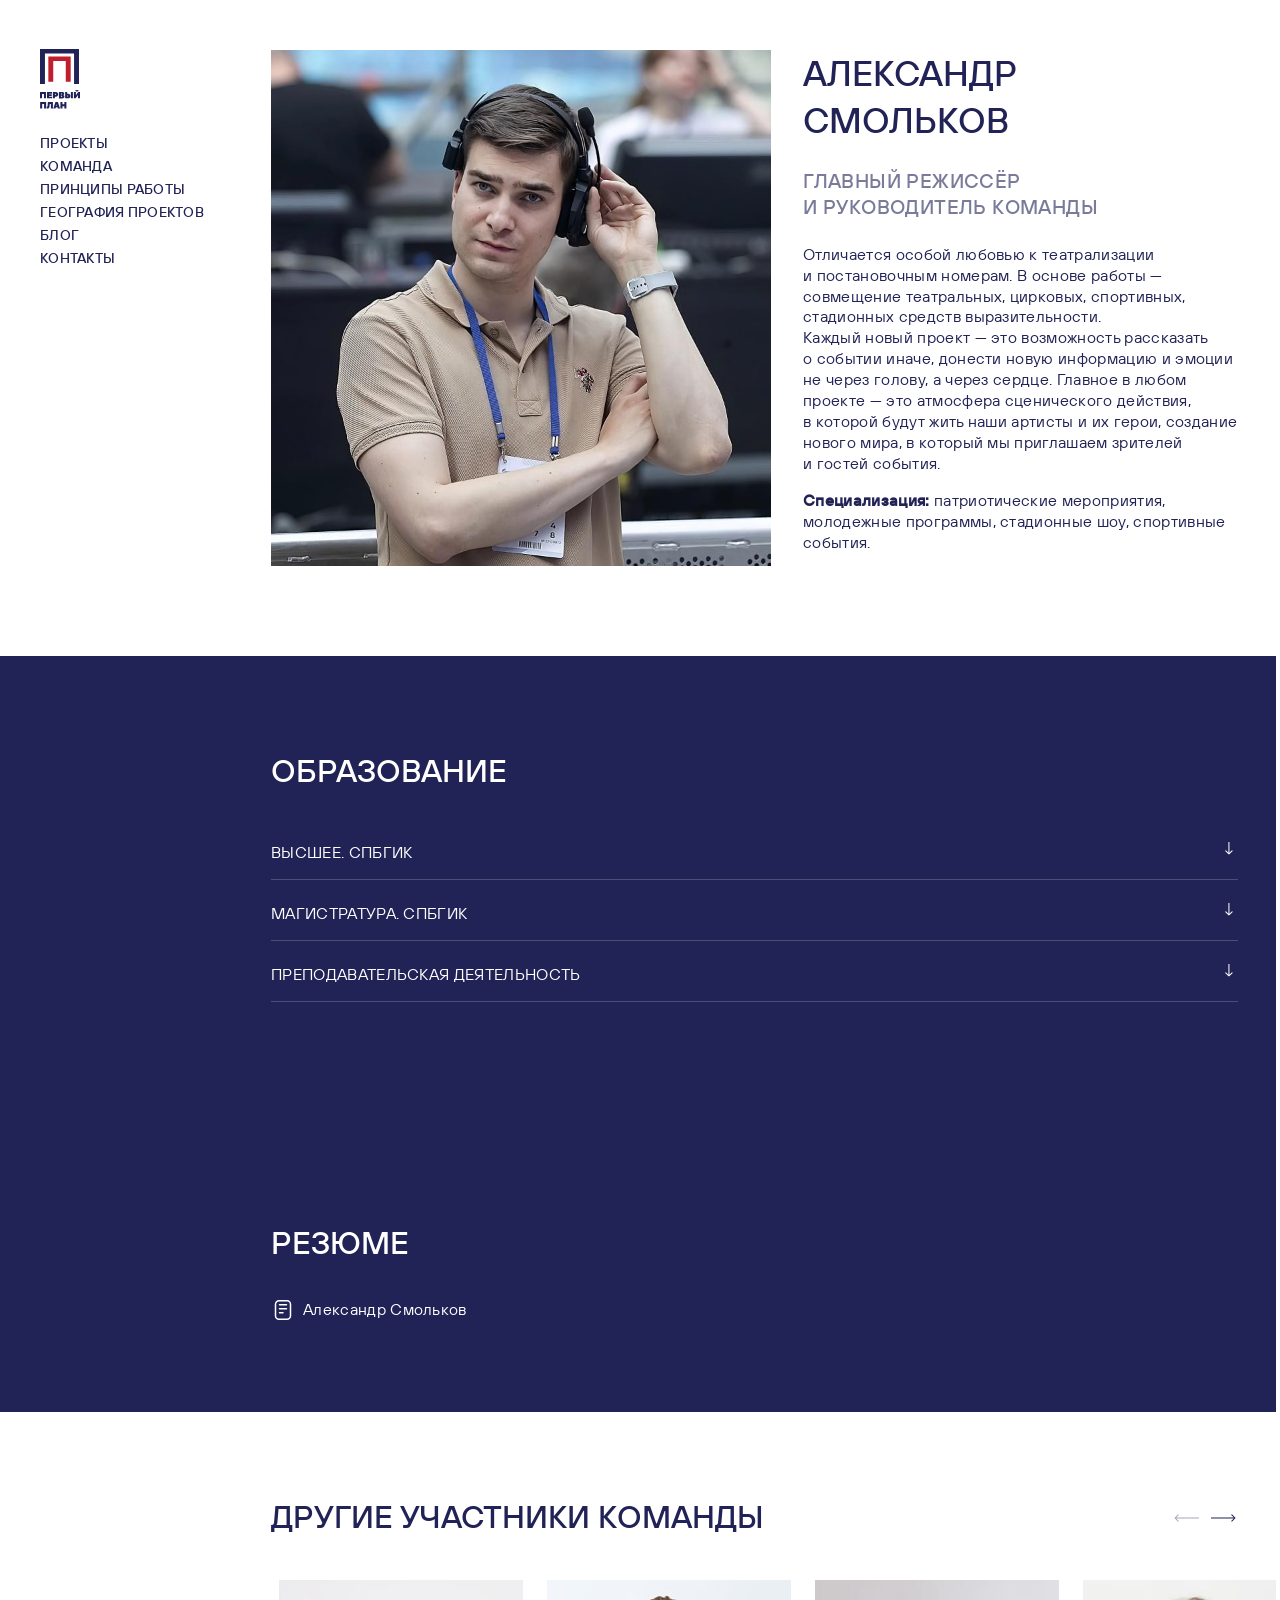
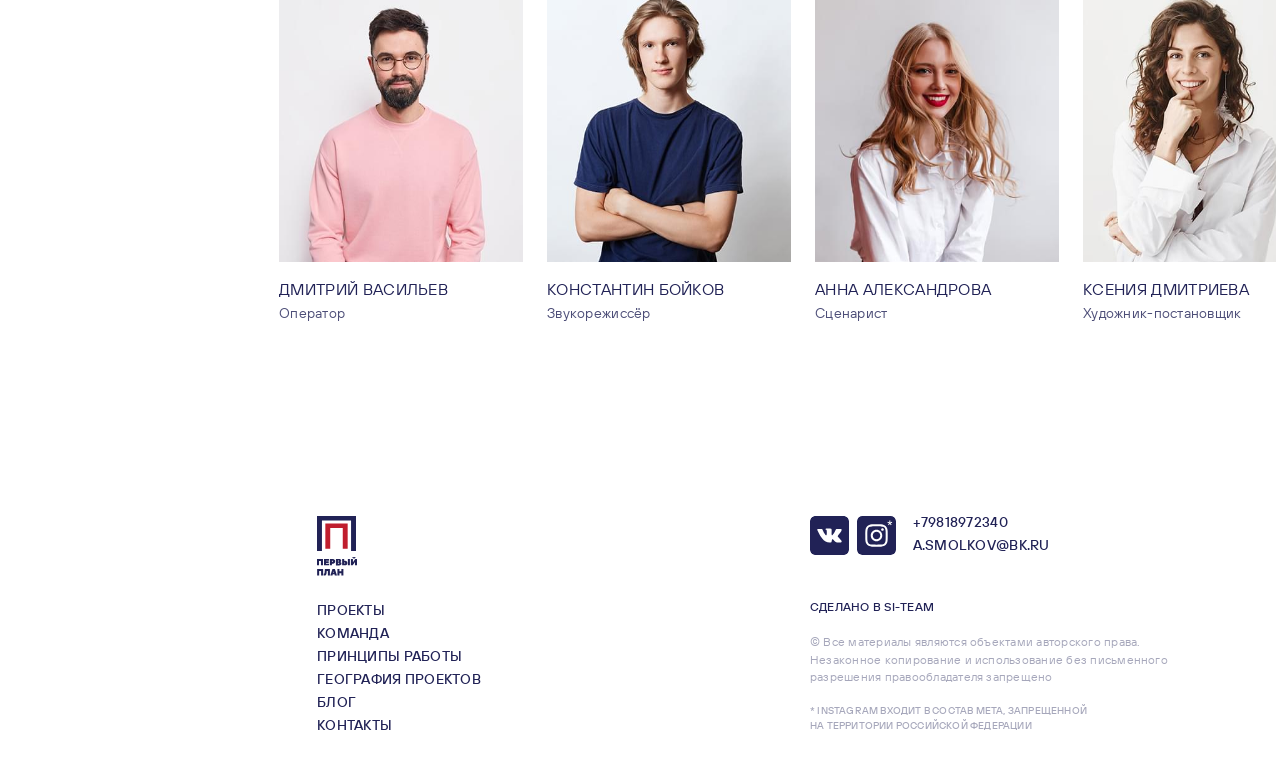
==== commit 0caa20c2: "Updates" ====
--- a/team-member.html
+++ b/team-member.html
@@ -61,17 +61,17 @@
             <p class="hero-team-member__post subtitle">Главный режиссёр и&nbsp;руководитель команды</p>
             <div class="hero-team-member__image">
               <div class="hero-team-member__image-ibg ibg">
-                <img src="images/team-member/filmmaker.jpg" alt="Александр Смольков" title="Александр Смольков" />
+                <img src="images/team/filmmaker.jpg" alt="Александр Смольков" title="Александр Смольков" />
               </div>
             </div>
             <div class="hero-team-member__text">
               <p>
                 Отличается особой любовью к&nbsp;театрализации и&nbsp;постановочным номерам. В&nbsp;основе работы&nbsp;&mdash; совмещение театральных,
                 цирковых, спортивных, стадионных средств выразительности.
-                <br>Каждый новый проект&nbsp;&mdash; это возможность рассказать о&nbsp;событии иначе,
-                донести новую информацию и&nbsp;эмоции не&nbsp;через голову, а&nbsp;через сердце. Главное в&nbsp;любом проекте&nbsp;&mdash; это атмосфера
-                сценического действия, в&nbsp;которой будут жить наши артисты и&nbsp;их&nbsp;герои, создание нового мира, в&nbsp;который мы&nbsp;приглашаем
-                зрителей и&nbsp;гостей события.
+                <br />Каждый новый проект&nbsp;&mdash; это возможность рассказать о&nbsp;событии
+                иначе, донести новую информацию и&nbsp;эмоции не&nbsp;через голову, а&nbsp;через сердце. Главное в&nbsp;любом проекте&nbsp;&mdash; это
+                атмосфера сценического действия, в&nbsp;которой будут жить наши артисты и&nbsp;их&nbsp;герои, создание нового мира, в&nbsp;который
+                мы&nbsp;приглашаем зрителей и&nbsp;гостей события.
               </p>
               <p>
                 <strong>Специализация:</strong> патриотические мероприятия, молодежные программы, стадионные шоу, спортивные события.
--- a/css/main.min.css
+++ b/css/main.min.css
@@ -1 +1 @@
-@charset "UTF-8";@font-face{font-family:"TT Hoves Pro Trial";font-display:swap;src:url(../fonts/TT-Hoves-Pro-Trial-Regular.woff2) format("woff2"),url(../fonts/TT-Hoves-Pro-Trial-Regular.woff) format("woff");font-weight:400;font-style:normal}@font-face{font-family:"TT Hoves Pro Trial";font-display:swap;src:url(../fonts/TT-Hoves-Pro-Trial-Italic.woff2) format("woff2"),url(../fonts/TT-Hoves-Pro-Trial-Italic.woff) format("woff");font-weight:400;font-style:italic}@font-face{font-family:"TT Hoves Pro Trial";font-display:swap;src:url(../fonts/TT-Hoves-Pro-Trial-Medium.woff2) format("woff2"),url(../fonts/TT-Hoves-Pro-Trial-Medium.woff) format("woff");font-weight:500;font-style:normal}@font-face{font-family:"TT Hoves Pro Trial";font-display:swap;src:url(../fonts/TT-Hoves-Pro-Trial-MediumItalic.woff2) format("woff2"),url(../fonts/TT-Hoves-Pro-Trial-MediumItalic.woff) format("woff");font-weight:500;font-style:italic}@font-face{font-family:"TT Hoves Pro Trial";font-display:swap;src:url(../fonts/TT-Hoves-Pro-Trial-Bold.woff2) format("woff2"),url(../fonts/TT-Hoves-Pro-Trial-Bold.woff) format("woff");font-weight:700;font-style:italic}@font-face{font-family:"TT Hoves Pro Trial";font-display:swap;src:url(../fonts/TT-Hoves-Pro-Trial-BoldItalic.woff2) format("woff2"),url(../fonts/TT-Hoves-Pro-Trial-BoldItalic.woff) format("woff");font-weight:700;font-style:italic}input[type=text]::-ms-clear{display:none;width:0;height:0}input[type=text]::-ms-reveal{display:none;width:0;height:0}input[type=search]::-webkit-search-cancel-button,input[type=search]::-webkit-search-decoration,input[type=search]::-webkit-search-results-button,input[type=search]::-webkit-search-results-decoration{display:none}*{padding:0;margin:0;border:0}*,:after,:before{-webkit-box-sizing:border-box;box-sizing:border-box}:active,:focus{outline:0}a:active,a:focus{outline:0}aside,footer,header,nav{display:block}body,html{height:100%;width:100%;font-size:100%;line-height:1;font-size:14px;-ms-text-size-adjust:100%;-moz-text-size-adjust:100%;-webkit-text-size-adjust:100%}button,input,textarea{font-family:inherit}input::-ms-clear{display:none}button{cursor:pointer}button::-moz-focus-inner{padding:0;border:0}a,a:visited{text-decoration:none}a:hover{text-decoration:none}ul li{list-style:none}ol li{list-style:none}img{vertical-align:top}h1,h2,h3,h4,h5,h6{font-size:inherit;font-weight:inherit}body,html{font-family:"TT Hoves Pro Trial";font-size:16px;line-height:131%;letter-spacing:.02em;font-weight:400;color:#212256;scroll-behavior:smooth;scrollbar-gutter:stable}body::-webkit-scrollbar,html::-webkit-scrollbar{width:4px;height:4px}body::-webkit-scrollbar-track,html::-webkit-scrollbar-track{background:0 0}body::-webkit-scrollbar-thumb,html::-webkit-scrollbar-thumb{background-color:#212256;border-radius:20px;border:1px solid transparent}@supports not selector(::-webkit-scrollbar){body,html{scrollbar-width:4px;scrollbar-color:#212256 #fff}}body :not(img)::-moz-selection,html :not(img)::-moz-selection{background:#212256;color:#fff}body :not(img)::selection,html :not(img)::selection{background:#212256;color:#fff}body.is-lock{overflow:hidden}a{color:inherit;-webkit-transition:all .3s ease-in-out 0s;transition:all .3s ease-in-out 0s}p:not([class]):has(+p){margin-bottom:24px}img{max-width:100%;height:auto;-o-object-fit:cover;object-fit:cover;-o-object-position:center;object-position:center}.ibg{position:relative}.ibg img,.ibg svg,.ibg video{position:absolute;top:0;left:0;width:100%;height:100%}.ibg video{-o-object-fit:cover;object-fit:cover}.visually-hidden{position:absolute;width:1px;height:1px;margin:-1px;border:0;padding:0;white-space:nowrap;clip-path:inset(100%);clip:rect(0 0 0 0);overflow:hidden}.site-wrapper{min-height:100vh;display:-webkit-box;display:-ms-flexbox;display:flex;-webkit-box-orient:vertical;-webkit-box-direction:normal;-ms-flex-direction:column;flex-direction:column;overflow:clip}.container{padding:0 20px;margin:0 auto;max-width:1240px;width:100%}.site-page{padding-top:49px;padding-bottom:180px;-webkit-box-flex:1;-ms-flex:1 1 auto;flex:1 1 auto}.site-page--homepage{padding-top:0;padding-bottom:84px}.site-page--404{padding-bottom:253px}.h1,.h2,.h3{line-height:150%;font-weight:500;letter-spacing:normal;text-transform:uppercase}.h1{font-size:40px}.h2{margin-bottom:48px;font-size:32px}.h3{font-size:24px}.h3-style{font-size:24px;line-height:150%;font-weight:500;letter-spacing:normal;text-transform:uppercase}.subtitle{font-size:20px;line-height:100%;font-weight:500;letter-spacing:.02em;text-transform:uppercase}.text--m{font-size:14px;line-height:120%;letter-spacing:normal}.text--s{font-size:12px;line-height:142%;letter-spacing:.02em}.caption{text-transform:uppercase}.caption--m{font-size:14px;line-height:143%;letter-spacing:.02em}.caption--s{font-size:12px;line-height:143%;letter-spacing:.02em}.description{font-size:10px;line-height:150%;font-weight:500;letter-spacing:.02em;text-transform:uppercase}.link{line-height:150%;font-weight:500;text-transform:uppercase;border-bottom:1px solid transparent}.link:hover{border-color:#212256}.link--white:hover{color:#fff;border-color:#fff}.link--m{font-size:14px;letter-spacing:.02em}.link--s{font-size:12px;letter-spacing:.02em}.document-link{width:-webkit-fit-content;width:-moz-fit-content;width:fit-content;display:-webkit-box;display:-ms-flexbox;display:flex;-webkit-box-align:center;-ms-flex-align:center;align-items:center;gap:8px}.document-link--disabled{opacity:.4}.document-link:hover{text-decoration:underline}.document-link-icon{width:24px;height:24px;-webkit-box-flex:0;-ms-flex:none;flex:none}.team-card__link{padding:8px;display:block}.team-card__link:hover{background:#212256}.team-card__link:hover .team-card__name{color:#fff}.team-card__link:hover .team-card__post{color:rgba(255,255,255,.8)}.team-card__link--blue{background:#212256}.team-card__link--blue:hover{background:#fff}.team-card__link--blue:hover .team-card__name{color:#212256}.team-card__link--blue:hover .team-card__post{color:rgba(33,34,86,.8)}.team-card__image{margin-bottom:16px}.team-card__image-ibg{padding-top:115.3846153846%}.team-card__name{margin-bottom:4px;line-height:140%;text-transform:uppercase;-webkit-transition:all .3s ease-in-out 0s;transition:all .3s ease-in-out 0s}.team-card__name--white{color:#fff}.team-card__post{font-size:14px;line-height:140%;letter-spacing:.02em;color:rgba(33,34,86,.8);-webkit-transition:all .3s ease-in-out 0s;transition:all .3s ease-in-out 0s}.team-card__post--white{color:rgba(255,255,255,.8)}.fp-button{padding:18px 46px;font-size:18px;line-height:100%;letter-spacing:.02em;font-weight:500;color:#fff;text-transform:uppercase;position:relative;display:-webkit-box;display:-ms-flexbox;display:flex;-webkit-box-align:center;-ms-flex-align:center;align-items:center;-webkit-box-pack:center;-ms-flex-pack:center;justify-content:center;width:-webkit-fit-content;width:-moz-fit-content;width:fit-content}.fp-button:active .fp-button__angle--top-left,.fp-button:focus .fp-button__angle--top-left,.fp-button:hover .fp-button__angle--top-left{top:-4px;left:-3px}.fp-button:active .fp-button__angle--top-right,.fp-button:focus .fp-button__angle--top-right,.fp-button:hover .fp-button__angle--top-right{top:-4px;right:-3px}.fp-button:active .fp-button__angle--bottom-right,.fp-button:focus .fp-button__angle--bottom-right,.fp-button:hover .fp-button__angle--bottom-right{bottom:-2px;right:-3px}.fp-button:active .fp-button__angle--bottom-left,.fp-button:focus .fp-button__angle--bottom-left,.fp-button:hover .fp-button__angle--bottom-left{bottom:-2px;left:-3px}.fp-button--disabled,.fp-button:disabled{color:rgba(255,255,255,.4)}.fp-button--disabled .fp-button__angle,.fp-button:disabled .fp-button__angle{border-color:rgba(255,255,255,.4)}.fp-button--blue{color:#212256}.fp-button--blue .fp-button__angle{border-color:#212256}.fp-button__angle{position:absolute;width:13px;height:13px;border-style:solid;border-color:#fff;-webkit-transition:all .3s ease-in-out 0s;transition:all .3s ease-in-out 0s}.fp-button__angle--top-left{top:-1px;left:-1px;border-top-width:2px;border-left-width:2px}.fp-button__angle--top-right{top:-1px;right:-1px;border-top-width:2px;border-right-width:2px}.fp-button__angle--bottom-right{bottom:-1px;right:-1px;border-bottom-width:2px;border-right-width:2px}.fp-button__angle--bottom-left{bottom:-1px;left:-1px;border-bottom-width:2px;border-left-width:2px}.arrows{display:-webkit-box;display:-ms-flexbox;display:flex;-webkit-box-align:center;-ms-flex-align:center;align-items:center;gap:12px}.arrows__arrow{background:0 0;color:#fff;cursor:pointer;-webkit-transition:all .3s ease-in-out 0s;transition:all .3s ease-in-out 0s;display:-webkit-box;display:-ms-flexbox;display:flex;-webkit-box-align:center;-ms-flex-align:center;align-items:center;-webkit-box-pack:center;-ms-flex-pack:center;justify-content:center}.arrows__arrow--disabled,.arrows__arrow:disabled{color:rgba(255,255,255,.4)}.arrows__arrow--blue{color:#212256}.arrows__arrow--blue.arrows__arrow--disabled,.arrows__arrow--blue:disabled{color:rgba(33,34,86,.4)}.project-slider-card__link{display:block}.project-slider-card__thumbnail{margin-bottom:8px}.project-slider-card__thumbnail-ibg{will-change:padding;padding-top:130%;-webkit-transition:all .3s ease-in-out 0s;transition:all .3s ease-in-out 0s}.project-slider-card__title{display:-webkit-box;display:-ms-flexbox;display:flex;-webkit-box-align:center;-ms-flex-align:center;align-items:center;gap:24px}.project-slider-card__title-index{-webkit-box-flex:0;-ms-flex:none;flex:none}.project-slider-card__excerpt{height:0;overflow:hidden;will-change:heigjt;opacity:0;visibility:hidden;-webkit-transition:all .3s ease-in-out 0s;transition:all .3s ease-in-out 0s}.project-slider-card__excerpt-text{padding-top:6px}.burger{width:32px;height:32px;display:-webkit-box;display:-ms-flexbox;display:flex;-webkit-box-align:center;-ms-flex-align:center;align-items:center;-webkit-box-pack:center;-ms-flex-pack:center;justify-content:center;background:0 0;position:relative}.burger::after,.burger::before{content:"";position:absolute;left:50%;-webkit-transform:translateX(-50%);-ms-transform:translateX(-50%);transform:translateX(-50%);width:calc(100% - 9px);height:2px;background:#212256;border-radius:100px;-webkit-transition:all .3s ease-in-out 0s;transition:all .3s ease-in-out 0s}.burger::before{top:8px}.burger::after{bottom:8px}.burger--white::after,.burger--white::before{background:#fff}.burger--white .burger__line{background:#fff}.burger--active::before{top:50%;-webkit-transform:translate(-50%,-50%) rotate(45deg);-ms-transform:translate(-50%,-50%) rotate(45deg);transform:translate(-50%,-50%) rotate(45deg)}.burger--active::after{bottom:50%;-webkit-transform:translate(-50%,50%) rotate(-45deg);-ms-transform:translate(-50%,50%) rotate(-45deg);transform:translate(-50%,50%) rotate(-45deg)}.burger--active .burger__line{opacity:0}.burger__line{width:calc(100% - 9px);height:2px;background:#212256;border-radius:100px;-webkit-transition:all .3s ease-in-out 0s;transition:all .3s ease-in-out 0s}.link-with-border{padding:8px 0 7px;width:-webkit-fit-content;width:-moz-fit-content;width:fit-content;display:block;color:rgba(255,255,255,.8);line-height:125%;text-align:center;border-bottom:1px solid rgba(255,255,255,.6)}.link-with-border:active,.link-with-border:focus,.link-with-border:hover{color:#fff;border-color:#fff}.dropdown{padding:8px 9px 7px 8px;display:-webkit-box;display:-ms-flexbox;display:flex;-webkit-box-align:center;-ms-flex-align:center;align-items:center;-webkit-box-pack:justify;-ms-flex-pack:justify;justify-content:space-between;width:100%;gap:24px;background:0 0;border-bottom:1px solid rgba(33,34,86,.1);font-size:14px;line-height:143%;text-transform:uppercase;text-align:left;letter-spacing:.02em;-webkit-transition:all .3s ease-in-out 0s;transition:all .3s ease-in-out 0s}.dropdown.is-active{color:#fff;background:#c01e2e;border-color:transparent}.dropdown.is-active .dropdown__arrow{-webkit-transform:rotate(90deg);-ms-transform:rotate(90deg);transform:rotate(90deg)}.dropdown__arrow{-webkit-box-flex:0;-ms-flex:none;flex:none;-webkit-transition:-webkit-transform .3s ease-in-out 0s;transition:-webkit-transform .3s ease-in-out 0s;transition:transform .3s ease-in-out 0s;transition:transform .3s ease-in-out 0s,-webkit-transform .3s ease-in-out 0s}.socials{display:-webkit-box;display:-ms-flexbox;display:flex;-webkit-box-align:center;-ms-flex-align:center;align-items:center;-ms-flex-wrap:wrap;flex-wrap:wrap;gap:8px}.socials__link{display:block;border-radius:5px;overflow:hidden}.socials__link--disabled{opacity:.4}.logo{width:40px;-webkit-box-flex:0;-ms-flex:none;flex:none;display:block}.logo--white .logo__image{opacity:0;visibility:hidden}.logo--white .logo__image--white{opacity:1;visibility:visible}.logo__ibg{padding-top:150%}.logo__image{-webkit-transition:all .3s ease-in-out 0s;transition:all .3s ease-in-out 0s}s .logo__image--white{opacity:0;visibility:hidden}.menu--white .menu__link{color:rgba(255,255,255,.8)}.menu--white .menu__link::before{background:#fff}.menu--white .menu__link:active,.menu--white .menu__link:focus,.menu--white .menu__link:hover{color:#fff;border-color:#fff}.menu__item:not(:last-child){margin-bottom:1px}.menu__link{display:block;width:-webkit-fit-content;width:-moz-fit-content;width:fit-content;position:relative}.menu__link::before{content:"";position:absolute;top:50%;left:0;-webkit-transform:translateY(-50%);-ms-transform:translateY(-50%);transform:translateY(-50%);background:#212256;width:6px;height:6px;opacity:0;visibility:hidden}.menu__link--current{padding-left:14px}.menu__link--current::before{opacity:1;visibility:visible}.menu__link:active,.menu__link:focus,.menu__link:hover{border-color:#212256}.space-for-header{padding-left:233px}.space-for-header--big{padding-left:303px}.space-for-header--projects{padding-left:207px}.site-header{position:fixed;top:49px;left:0;width:100%;z-index:100}.site-header--scrolling:not(.site-header--open-menu) .logo__image-white{opacity:0;visibility:hidden}.site-header--scrolling:not(.site-header--open-menu) .burger::after,.site-header--scrolling:not(.site-header--open-menu) .burger::before{background:#212256}.site-header--scrolling:not(.site-header--open-menu) .burger__line{background:#212256}.site-header--open-menu{top:0;background:#212256}.site-header--projects{max-width:207px}.site-header__logo{position:relative;z-index:1}.site-header__menu{scrollbar-width:4px;scrollbar-color:#fff #212256}.site-header__menu::-webkit-scrollbar{width:4px;height:4px}.site-header__menu::-webkit-scrollbar-track{background:0 0}.site-header__menu::-webkit-scrollbar-thumb{background-color:#fff;border-radius:20px;border:1px solid transparent}.site-header__overlay{position:fixed;bottom:0;left:0;width:100%;height:100%;background:rgba(255,255,255,.6);-webkit-transition:all .3s ease-in-out;transition:all .3s ease-in-out;opacity:0;visibility:hidden;z-index:-2}.site-header__overlay--visible{opacity:1;visibility:visible}.site-footer{padding-bottom:33px}.site-footer--blue{padding:60px 0 40px;background:#212256;color:rgba(255,255,255,.8)}.site-footer__body{display:-webkit-box;display:-ms-flexbox;display:flex;-webkit-box-align:start;-ms-flex-align:start;align-items:start;-webkit-box-pack:justify;-ms-flex-pack:justify;justify-content:space-between;gap:24px}.site-footer__left{padding-top:5px;-webkit-box-flex:0;-ms-flex:none;flex:none}.site-footer__logo{margin-bottom:24px}.site-footer__right{max-width:414px}.site-footer__contacts{margin-bottom:42px;display:-webkit-box;display:-ms-flexbox;display:flex;gap:16.5px}.site-footer__contact:not(:last-child){margin-bottom:1px}.site-footer__socials{margin-top:4px}.site-footer__creator{margin-bottom:16px;display:block;width:-webkit-fit-content;width:-moz-fit-content;width:fit-content}.site-footer__copyright{margin-bottom:18px;color:rgba(255,255,255,.4)}.site-footer__copyright--blue{color:rgba(33,34,86,.4)}.site-footer__instagram-footnote{color:rgba(255,255,255,.4);max-width:300px}.site-footer__instagram-footnote--blue{color:rgba(33,34,86,.4)}.section{margin:100px 0}.section:first-child{margin-top:0}.section:last-child{margin-bottom:0}.section--blue{padding:100px 0;background:#212256;color:#fff}.section--no-mt{margin-top:0}.section--no-mb{margin-bottom:0}.team-slider{padding-right:20px!important;margin-right:calc((-100vw + 1200px)/ 2)!important}.team-slider__slide{max-width:260px}.hero-home{padding-bottom:78px;position:relative;height:100vh;max-height:1080px;color:#fff;display:-webkit-box;display:-ms-flexbox;display:flex;-webkit-box-align:center;-ms-flex-align:center;align-items:center;-webkit-box-pack:center;-ms-flex-pack:center;justify-content:center}.hero-home__video{position:absolute;inset:0;z-index:-1}.hero-home__video::before{content:"";position:absolute;inset:0;background:rgba(0,0,0,.9);z-index:1}.hero-home__body{margin:-15px auto 0;text-align:center}.hero-home__title{margin-bottom:17px;font-size:36px;line-height:125%;letter-spacing:.02em;font-weight:400}.hero-home__description{line-height:125%}.hero-home__arrow{position:absolute;bottom:33px;left:50%;-webkit-transform:translateX(-50%);-ms-transform:translateX(-50%);transform:translateX(-50%);width:32px;height:32px;display:-webkit-box;display:-ms-flexbox;display:flex;-webkit-box-align:center;-ms-flex-align:center;align-items:center;-webkit-box-pack:center;-ms-flex-pack:center;justify-content:center}.hero-home__filmmaker{position:absolute;bottom:42px;right:calc((100% - 1203px)/ 2)}.projects-block{padding:56px 0 67px}.projects-block__wrapper{position:relative}.projects-block__title{margin-bottom:48px}.projects-block__button{margin-bottom:64px}.projects-block__slider{padding-right:20px!important;margin-right:calc((-100vw + 1200px)/ 2)!important}.projects-block__slide{max-width:300px}.section-text__body{padding-top:45px;padding-bottom:45px;border-top:1px solid rgba(33,34,86,.2);border-bottom:1px solid rgba(33,34,86,.2)}.section-text__content{max-width:828px}.section-text__content p:has(+p){margin-bottom:8px}.team-block__wrapper{position:relative}.team-block__filmmaker{margin-bottom:80px;display:-webkit-box;display:-ms-flexbox;display:flex;gap:46px}.team-block__filmmaker-image{width:43.66%;-webkit-box-flex:0;-ms-flex:none;flex:none;-ms-flex-item-align:start;-ms-grid-row-align:start;align-self:start}.team-block__filmmaker-image-ibg{padding-top:107.397260274%}.team-block__filmmaker-content{display:-webkit-box;display:-ms-flexbox;display:flex;-webkit-box-orient:vertical;-webkit-box-direction:normal;-ms-flex-direction:column;flex-direction:column}.team-block__filmmaker-title{margin-bottom:13px}.team-block__filmmaker-subtitle{margin-bottom:32px;color:rgba(33,34,86,.8)}.team-block__filmmaker-text{margin-bottom:48px;color:rgba(33,34,86,.8)}.team-block__button{padding:18px 43px;margin-top:auto}.geography__map{margin-bottom:42px}.geography__map-title{font-size:22px;line-height:150%;letter-spacing:normal}.geography__map-image-ibg{padding-top:56.7928730512%}.geography__cities-body{margin-bottom:53px;max-width:692px;display:-ms-grid;display:grid;-ms-grid-columns:1fr 1fr .88fr;grid-template-columns:1fr 1fr .88fr;gap:20px}.geography__cities-other-title{margin-bottom:27px;font-size:22px;line-height:150%;letter-spacing:normal}.geography__city:not(:last-child){margin-bottom:8px}.work-principles{padding-top:48px}.work-principles__wrapper{padding-right:100px}.work-principles__item{padding:24px 125px 24.1px 0;border-bottom:1px solid rgba(255,255,255,.2);position:relative}.work-principles__item:first-child{border-top:1px solid rgba(255,255,255,.2)}.work-principles__item-image{position:absolute;top:24px;right:0;-webkit-transform:translateX(50%);-ms-transform:translateX(50%);transform:translateX(50%);width:148px;opacity:0;visibility:hidden;-webkit-transition:all .3s ease-in-out .1s;transition:all .3s ease-in-out .1s}.work-principles__item-image:has(+.work-principles__item-title.is-active){opacity:1;visibility:visible}.work-principles__item-image-ibg{padding-top:100%}.work-principles__item-title{color:rgba(255,255,255,.6);cursor:pointer;-webkit-transition:all .3s ease-in-out 0s;transition:all .3s ease-in-out 0s;width:-webkit-fit-content;width:-moz-fit-content;width:fit-content}.work-principles__item-title.is-active{color:#fff}.work-principles__item-title:hover{color:#fff}.work-principles__item-wrapper{height:0;will-change:height;overflow:hidden;-webkit-transition:all .5s ease-in-out 0s;transition:all .5s ease-in-out 0s}.work-principles__item-content{padding-top:14px}.hero-team-member{margin-bottom:90px}.hero-team-member__body{display:-ms-grid;display:grid;-ms-grid-columns:1.15fr 1fr;grid-template-columns:1.15fr 1fr;grid-auto-rows:auto auto 1fr;-webkit-column-gap:32px;-moz-column-gap:32px;column-gap:32px;row-gap:24px}.hero-team-member__name{margin-bottom:0;font-size:36px;line-height:130%;max-width:-webkit-min-content;max-width:-moz-min-content;max-width:min-content}.hero-team-member__post{max-width:300px;line-height:130%;color:rgba(33,34,86,.6)}.hero-team-member__image{-ms-grid-column:1;-ms-grid-column-span:1;grid-column:1/2;-ms-grid-row:1;-ms-grid-row-span:3;grid-row:1/4}.hero-team-member__image-ibg{padding-top:103.2%}.hero-team-member__text p:has(+p){margin-bottom:16px}.education{margin-top:90px;margin-bottom:80px}.education__title--summary{margin-bottom:32px;margin-top:216px}.education__item{padding-bottom:16px;border-bottom:1px solid rgba(255,255,255,.2)}.education__item:not(:last-child){margin-bottom:23px}.education__item-title{padding-right:5px;display:-webkit-box;display:-ms-flexbox;display:flex;-webkit-box-align:start;-ms-flex-align:start;align-items:start;-webkit-box-pack:justify;-ms-flex-pack:justify;justify-content:space-between;gap:48px;text-transform:uppercase;cursor:pointer}.education__item-title.is-active .education__item-arrow{-webkit-transform:rotate(180deg);-ms-transform:rotate(180deg);transform:rotate(180deg)}.education__item-arrow{display:-webkit-box;display:-ms-flexbox;display:flex;-webkit-box-align:center;-ms-flex-align:center;align-items:center;-webkit-box-pack:center;-ms-flex-pack:center;justify-content:center;-webkit-transition:all .3s ease-in-out 0s;transition:all .3s ease-in-out 0s}.education__item-wrapper{height:0;overflow:hidden;will-change:height;-webkit-transition:all .3s ease-in-out 0s;transition:all .3s ease-in-out 0s}.education__item-content{padding-top:13px;max-width:649px;color:rgba(255,255,255,.8)}.education__item-content p:has(+p){margin-bottom:8px}.other-team{margin-top:80px}.other-team__body{position:relative}.other-team__top{margin-bottom:32px;display:-webkit-box;display:-ms-flexbox;display:flex;-webkit-box-align:center;-ms-flex-align:center;align-items:center;-webkit-box-pack:justify;-ms-flex-pack:justify;justify-content:space-between;gap:32px}.other-team__title{margin-bottom:0}.other-team__arrows{margin-top:5px;-webkit-box-flex:0;-ms-flex:none;flex:none}.error-404{margin-top:238px}.error-404__body{max-width:422px;margin:0 auto;display:-webkit-box;display:-ms-flexbox;display:flex;-webkit-box-orient:vertical;-webkit-box-direction:normal;-ms-flex-direction:column;flex-direction:column;-webkit-box-align:center;-ms-flex-align:center;align-items:center;text-align:center}.error-404__image{margin-bottom:31px;width:100%}.error-404__image-ibg{padding-top:39.0995260664%}.error-404__text{margin-bottom:48px;color:rgba(33,34,86,.8)}.error-404__button{padding:18px 51px}@media (min-width:767px){.site-footer__creator--mobile{display:none}.site-footer__copyright--mobile{display:none}.site-footer__bottom{display:none}.geography{margin-top:64px}.geography__cities-button{display:none}.work-principles{margin-bottom:64px}.education{padding:90px 0}.other-team__top{padding-right:2px}}@media (min-width:991px){.project-slider-card:hover .project-slider-card__thumbnail-ibg{padding-top:98.6666666667%}.project-slider-card:hover .project-slider-card__excerpt{opacity:1;visibility:visible}.site-header--static{position:absolute}.site-header__container{padding:0}.site-header__logo{margin-bottom:24px}.site-header__burger{display:none}.projects-block__arrows{position:absolute;bottom:25px;left:22px}.section-text__body{padding-left:186px}.team-block__arrows{position:absolute;bottom:59px;left:23px}.work-principles__title{margin-bottom:47px}}@media (min-width:1200px){.site-header{left:calc((100% - 1200px)/ 2);max-width:232px}.site-footer__body--white{padding-right:14px;padding-left:279px}.projects-block__wrapper{padding-left:308px}.team-block__filmmaker{max-width:836px}}@media (max-width:1240px){.site-header{left:20px}.team-slider{margin-right:-20px!important}.hero-home__filmmaker{right:20px}.projects-block__slider{margin-right:-20px!important}}@media (max-width:1200px){.site-page{padding-bottom:120px}.space-for-header{padding-left:207px}.space-for-header--big{padding-left:207px}.site-header{max-width:207px}.team-block__filmmaker{gap:32px}.work-principles__wrapper{padding-right:80px}.work-principles__item{padding:24px 100px 24.1px 0}.hero-team-member__body{-ms-grid-columns:(1fr)[2];grid-template-columns:repeat(2,1fr)}.hero-team-member__name{font-size:32px}.education__title--summary{margin-top:160px}}@media (max-width:991px){.site-page{padding-top:142px;padding-bottom:100px}.site-page--team{padding-bottom:80px}.site-page--team-member{padding-bottom:60px}.site-page--project{padding-bottom:32px}.site-page--homepage{padding-top:0;padding-bottom:40px}.site-page--404{padding-bottom:166px}.menu__link--header{font-size:24px}.space-for-header{padding:0}.space-for-header--big{padding:0}.space-for-header--projects{padding:0}.site-header{padding-top:33px;padding-bottom:9px;max-width:unset;top:0;left:0;-webkit-transition:all .3s ease-in-out;transition:all .3s ease-in-out}.site-header--scrolling{top:-24px;background:#fff;-webkit-box-shadow:0 0 24px 8px rgba(33,34,86,.1);box-shadow:0 0 24px 8px rgba(33,34,86,.1)}.site-header--scrolling:not(.site-header--open-menu) .logo__image{opacity:1;visibility:visible}.site-header--scrolling-down{-webkit-transform:translateY(-100%);-ms-transform:translateY(-100%);transform:translateY(-100%)}.site-header__body{display:-webkit-box;display:-ms-flexbox;display:flex;-webkit-box-align:center;-ms-flex-align:center;align-items:center;-webkit-box-pack:justify;-ms-flex-pack:justify;justify-content:space-between;gap:32px;max-width:unset}.site-header__menu{padding:34px 20px 45px;position:fixed;top:101px;left:0;width:100%;max-height:calc(100vh - 101px);background:#212256;opacity:0;visibility:hidden;overflow:auto;-webkit-transition:all .3s ease-in-out;transition:all .3s ease-in-out}.site-header__menu--open{opacity:1;visibility:visible}.section--blue{padding:64px 0}.team-slider{margin-right:0!important;overflow:visible!important}.hero-home__arrow{display:none}.projects-block{padding:80px 0 64px;margin-bottom:100px}.projects-block__title{margin-bottom:64px}.projects-block__slider{margin-bottom:27px;margin-right:0!important;overflow:visible!important}.projects-block__arrows{position:relative;right:-14px;-webkit-box-pack:center;-ms-flex-pack:center;justify-content:center}.section-text{margin-top:100px}.section-text__body{padding:24px 0 23px;margin:0 -9px}.team-block__slider{margin-bottom:24px}.team-block__arrows{-webkit-box-pack:center;-ms-flex-pack:center;justify-content:center;position:relative;right:-10px}.work-principles__wrapper{padding:0}.work-principles__item{padding:24px 0}.work-principles__item-image{display:none}.hero-team-member__body{-webkit-column-gap:24px;-moz-column-gap:24px;column-gap:24px;row-gap:16px}.education__title--summary{margin-top:101px}.education__item{padding-bottom:15px}.education__item:not(:last-child){margin-bottom:25px}.education__item-title{padding-right:4px;-webkit-box-align:center;-ms-flex-align:center;align-items:center}.education__item-content{padding-top:12px}.error-404{margin-top:113px}.error-404__body{max-width:calc(100% - 30px)}.error-404__image{margin-bottom:32px}}@media (max-width:767px){.h2{margin-bottom:32px;font-size:24px}.h3-style{font-size:17px;line-height:153%}.subtitle{font-size:17px;letter-spacing:.02em}.fp-button{font-size:18px;letter-spacing:.02em}.site-footer{padding:40px 0}.site-footer--blue{padding:37px 0 40px}.site-footer__body{margin-bottom:7px}.site-footer__left{padding-top:4px}.site-footer__right{text-align:right}.site-footer__contacts{margin-bottom:32px;-webkit-box-orient:vertical;-webkit-box-direction:normal;-ms-flex-direction:column;flex-direction:column;-webkit-box-align:end;-ms-flex-align:end;align-items:end;gap:21px}.site-footer__creator--desktop{display:none}.site-footer__copyright{margin-bottom:16px}.site-footer__copyright--desktop{display:none}.section{margin:40px 0}.section--blue{padding:48px 0}.hero-home__body{margin-top:-4px}.hero-home__title{margin-bottom:12px}.hero-home__filmmaker{bottom:32px}.section-text{margin-bottom:48px}.team-block{margin-top:48px;margin-bottom:80px}.team-block__filmmaker{margin-bottom:64px;-webkit-box-orient:vertical;-webkit-box-direction:normal;-ms-flex-direction:column;flex-direction:column}.team-block__filmmaker-image{width:100%}.team-block__filmmaker-title{margin-bottom:8px}.team-block__filmmaker-subtitle{margin-bottom:24px}.geography__map{margin-bottom:32px}.geography__map-title{margin-bottom:19px}.geography__cities-wrapper{height:0;overflow:hidden;will-change:height;-webkit-transition:all .3s ease-in-out 0s;transition:all .3s ease-in-out 0s}.geography__cities-body{padding-top:28px;padding-right:3px;margin-bottom:46px;-ms-grid-columns:1.68fr 1.535fr .945fr;grid-template-columns:1.68fr 1.535fr .945fr;gap:10px}.geography__cities-other-title{margin-bottom:24px}.geography__city{font-size:13px;line-height:139%}.work-principles{margin-top:80px}.work-principles__item-content{padding-top:8px}.hero-team-member{margin-bottom:48px}.hero-team-member__body{display:block}.hero-team-member__name{margin-bottom:8px;max-width:unset;font-size:24px;line-height:150%}.hero-team-member__post{margin-bottom:24px;line-height:150%;letter-spacing:normal}.hero-team-member__image{margin-bottom:24px}.hero-team-member__image-ibg{padding-top:105.8823529412%}.hero-team-member__text p:has(+p){margin-bottom:8px}.education{margin-top:48px;margin-bottom:48px}.education__title{margin-bottom:42px}.education__title--summary{margin-bottom:32px}.other-team{margin-top:48px}.other-team__body{padding-bottom:37px}.other-team__top{margin-bottom:0}.other-team__arrows{position:absolute;bottom:0;left:50%;-webkit-transform:translateX(-50%);-ms-transform:translateX(-50%);transform:translateX(-50%)}}@media (max-width:400px){.geography__cities-body{-ms-grid-columns:(1fr)[2];grid-template-columns:repeat(2,1fr);gap:8px}}@media (max-width:374px){.h3{font-size:20px}.site-footer__left{-webkit-box-flex:1;-ms-flex:1;flex:1}.error-404__body{max-width:unset}}+@charset "UTF-8";@font-face{font-family:"TT Hoves Pro Trial";font-display:swap;src:url(../fonts/TT-Hoves-Pro-Trial-Regular.woff2) format("woff2"),url(../fonts/TT-Hoves-Pro-Trial-Regular.woff) format("woff");font-weight:400;font-style:normal}@font-face{font-family:"TT Hoves Pro Trial";font-display:swap;src:url(../fonts/TT-Hoves-Pro-Trial-Italic.woff2) format("woff2"),url(../fonts/TT-Hoves-Pro-Trial-Italic.woff) format("woff");font-weight:400;font-style:italic}@font-face{font-family:"TT Hoves Pro Trial";font-display:swap;src:url(../fonts/TT-Hoves-Pro-Trial-Medium.woff2) format("woff2"),url(../fonts/TT-Hoves-Pro-Trial-Medium.woff) format("woff");font-weight:500;font-style:normal}@font-face{font-family:"TT Hoves Pro Trial";font-display:swap;src:url(../fonts/TT-Hoves-Pro-Trial-MediumItalic.woff2) format("woff2"),url(../fonts/TT-Hoves-Pro-Trial-MediumItalic.woff) format("woff");font-weight:500;font-style:italic}@font-face{font-family:"TT Hoves Pro Trial";font-display:swap;src:url(../fonts/TT-Hoves-Pro-Trial-Bold.woff2) format("woff2"),url(../fonts/TT-Hoves-Pro-Trial-Bold.woff) format("woff");font-weight:700;font-style:italic}@font-face{font-family:"TT Hoves Pro Trial";font-display:swap;src:url(../fonts/TT-Hoves-Pro-Trial-BoldItalic.woff2) format("woff2"),url(../fonts/TT-Hoves-Pro-Trial-BoldItalic.woff) format("woff");font-weight:700;font-style:italic}@-webkit-keyframes arrowHeroHome{100%{top:100%;-webkit-transform:translateX(-50%);transform:translateX(-50%)}}@keyframes arrowHeroHome{100%{top:100%;-webkit-transform:translateX(-50%);transform:translateX(-50%)}}input[type=text]::-ms-clear{display:none;width:0;height:0}input[type=text]::-ms-reveal{display:none;width:0;height:0}input[type=search]::-webkit-search-cancel-button,input[type=search]::-webkit-search-decoration,input[type=search]::-webkit-search-results-button,input[type=search]::-webkit-search-results-decoration{display:none}*{padding:0;margin:0;border:0}*,:after,:before{-webkit-box-sizing:border-box;box-sizing:border-box}:active,:focus{outline:0}a:active,a:focus{outline:0}aside,footer,header,nav{display:block}body,html{height:100%;width:100%;font-size:100%;line-height:1;font-size:14px;-ms-text-size-adjust:100%;-moz-text-size-adjust:100%;-webkit-text-size-adjust:100%}button,input,textarea{font-family:inherit}input::-ms-clear{display:none}button{cursor:pointer}button::-moz-focus-inner{padding:0;border:0}a,a:visited{text-decoration:none}a:hover{text-decoration:none}ul li{list-style:none}ol li{list-style:none}img{vertical-align:top}h1,h2,h3,h4,h5,h6{font-size:inherit;font-weight:inherit}body,html{font-family:"TT Hoves Pro Trial";font-size:16px;line-height:131%;letter-spacing:.02em;font-weight:400;color:#212256;scroll-behavior:smooth;scrollbar-gutter:stable}body::-webkit-scrollbar,html::-webkit-scrollbar{width:4px;height:4px}body::-webkit-scrollbar-track,html::-webkit-scrollbar-track{background:0 0}body::-webkit-scrollbar-thumb,html::-webkit-scrollbar-thumb{background-color:#212256;border-radius:20px;border:1px solid transparent}@supports not selector(::-webkit-scrollbar){body,html{scrollbar-width:4px;scrollbar-color:#212256 #fff}}body :not(img)::-moz-selection,html :not(img)::-moz-selection{background:#212256;color:#fff}body :not(img)::selection,html :not(img)::selection{background:#212256;color:#fff}body.is-lock{overflow:hidden}a{color:inherit;-webkit-transition:all .3s ease-in-out 0s;transition:all .3s ease-in-out 0s}p:not([class]):has(+p){margin-bottom:24px}img{max-width:100%;height:auto;-o-object-fit:cover;object-fit:cover;-o-object-position:center;object-position:center}.ibg{position:relative}.ibg img,.ibg svg,.ibg video{position:absolute;top:0;left:0;width:100%;height:100%}.ibg video{-o-object-fit:cover;object-fit:cover}.visually-hidden{position:absolute;width:1px;height:1px;margin:-1px;border:0;padding:0;white-space:nowrap;clip-path:inset(100%);clip:rect(0 0 0 0);overflow:hidden}.site-wrapper{min-height:100vh;display:-webkit-box;display:-ms-flexbox;display:flex;-webkit-box-orient:vertical;-webkit-box-direction:normal;-ms-flex-direction:column;flex-direction:column;overflow:clip}.container{padding:0 20px;margin:0 auto;max-width:1240px;width:100%}.site-page{padding-top:50px;padding-bottom:180px;-webkit-box-flex:1;-ms-flex:1 1 auto;flex:1 1 auto}.site-page--team{padding-top:0}.site-page--homepage{padding-top:0;padding-bottom:84px}.site-page--404{padding-bottom:253px}.h1,.h2,.h3{line-height:150%;font-weight:500;letter-spacing:normal;text-transform:uppercase}.h1{font-size:40px}.h2{margin-bottom:48px;font-size:32px}.h3{font-size:24px}.h3-style{font-size:24px;line-height:150%;font-weight:500;letter-spacing:normal;text-transform:uppercase}.subtitle{font-size:20px;line-height:100%;font-weight:500;letter-spacing:.02em;text-transform:uppercase}.text--m{font-size:14px;line-height:120%;letter-spacing:normal}.text--s{font-size:12px;line-height:142%;letter-spacing:.02em}.caption{text-transform:uppercase}.caption--m{font-size:14px;line-height:143%;letter-spacing:.02em}.caption--s{font-size:12px;line-height:143%;letter-spacing:.02em}.description{font-size:10px;line-height:150%;font-weight:500;letter-spacing:.02em;text-transform:uppercase}.link{line-height:150%;font-weight:500;text-transform:uppercase;border-bottom:1px solid transparent}.link:hover{border-color:#212256}.link--white:hover{color:#fff;border-color:#fff}.link--m{font-size:14px;letter-spacing:.02em}.link--s{font-size:12px;letter-spacing:.02em}.article-card__link{padding:16px 16px 15px;display:-webkit-box;display:-ms-flexbox;display:flex;-webkit-box-pack:justify;-ms-flex-pack:justify;justify-content:space-between;gap:24px}.article-card__link:hover{background:#212256;color:#fff}.article-card__image{width:27.9%;-webkit-box-flex:0;-ms-flex:none;flex:none}.article-card__image-ibg{height:100%;padding-top:55.5555555556%}.swiper{overflow:visible!important}.swiper-pagination{--swiper-pagination-bullet-size:4px;--swiper-pagination-bullet-inactive-color:rgba(33, 34, 86, 0.2);--swiper-pagination-bullet-inactive-opacity:1;--swiper-theme-color:#212256;margin-top:32px;position:static!important;display:-webkit-box;display:-ms-flexbox;display:flex;-webkit-box-align:center;-ms-flex-align:center;align-items:center;-webkit-box-pack:center;-ms-flex-pack:center;justify-content:center;gap:2px}.swiper-pagination-bullet{margin:0!important;border-radius:50%;-webkit-transition:all .3s ease-in-out 0s;transition:all .3s ease-in-out 0s}.swiper-pagination-bullet.swiper-pagination-bullet-active{width:12px;border-radius:40px}.company-logo{padding:9px;height:100px;display:-webkit-box;display:-ms-flexbox;display:flex;-webkit-box-align:center;-ms-flex-align:center;align-items:center;-webkit-box-pack:center;-ms-flex-pack:center;justify-content:center;background:rgba(33,34,86,.1)}.company-logo img{max-height:100%}.document-link{width:-webkit-fit-content;width:-moz-fit-content;width:fit-content;display:-webkit-box;display:-ms-flexbox;display:flex;-webkit-box-align:center;-ms-flex-align:center;align-items:center;gap:8px}.document-link--disabled{opacity:.4}.document-link:hover{text-decoration:underline}.document-link-icon{width:24px;height:24px;-webkit-box-flex:0;-ms-flex:none;flex:none}.team-card__link{padding:8px;display:block}.team-card__link:hover{background:#c01e2e}.team-card__link:hover .team-card__name{color:#fff}.team-card__link:hover .team-card__post{color:rgba(255,255,255,.8)}.team-card__link--blue{background:#212256}.team-card__link--blue:hover{background:#fff}.team-card__link--blue:hover .team-card__name{color:#212256}.team-card__link--blue:hover .team-card__post{color:rgba(33,34,86,.8)}.team-card__body{padding:8px}.team-card__image{margin-bottom:16px}.team-card__image-ibg{padding-top:115.3846153846%}.team-card__image-ibg--square{padding-top:100%}.team-card__image-ibg--partner{padding-top:131.0580204778%}.team-card__name{margin-bottom:4px;line-height:140%;text-transform:uppercase;-webkit-transition:all .3s ease-in-out 0s;transition:all .3s ease-in-out 0s}.team-card__name--white{color:#fff}.team-card__post{font-size:14px;line-height:140%;letter-spacing:.02em;color:rgba(33,34,86,.8);-webkit-transition:all .3s ease-in-out 0s;transition:all .3s ease-in-out 0s}.team-card__post--white{color:rgba(255,255,255,.8)}.fp-button{padding:18px 46px;font-size:18px;line-height:100%;letter-spacing:.02em;background:0 0;font-weight:500;color:#fff;text-transform:uppercase;position:relative;display:-webkit-box;display:-ms-flexbox;display:flex;-webkit-box-align:center;-ms-flex-align:center;align-items:center;-webkit-box-pack:center;-ms-flex-pack:center;justify-content:center;width:-webkit-fit-content;width:-moz-fit-content;width:fit-content}.fp-button:active .fp-button__angle--top-left,.fp-button:focus .fp-button__angle--top-left,.fp-button:hover .fp-button__angle--top-left{top:-4px;left:-3px}.fp-button:active .fp-button__angle--top-right,.fp-button:focus .fp-button__angle--top-right,.fp-button:hover .fp-button__angle--top-right{top:-4px;right:-3px}.fp-button:active .fp-button__angle--bottom-right,.fp-button:focus .fp-button__angle--bottom-right,.fp-button:hover .fp-button__angle--bottom-right{bottom:-2px;right:-3px}.fp-button:active .fp-button__angle--bottom-left,.fp-button:focus .fp-button__angle--bottom-left,.fp-button:hover .fp-button__angle--bottom-left{bottom:-2px;left:-3px}.fp-button--disabled,.fp-button:disabled{color:rgba(255,255,255,.4)}.fp-button--disabled .fp-button__angle,.fp-button:disabled .fp-button__angle{border-color:rgba(255,255,255,.4)}.fp-button--blue{color:#212256}.fp-button--blue .fp-button__angle{border-color:#212256}.fp-button__angle{position:absolute;width:13px;height:13px;border-style:solid;border-color:#fff;-webkit-transition:all .3s ease-in-out 0s;transition:all .3s ease-in-out 0s}.fp-button__angle--top-left{top:-1px;left:-1px;border-top-width:2px;border-left-width:2px}.fp-button__angle--top-right{top:-1px;right:-1px;border-top-width:2px;border-right-width:2px}.fp-button__angle--bottom-right{bottom:-1px;right:-1px;border-bottom-width:2px;border-right-width:2px}.fp-button__angle--bottom-left{bottom:-1px;left:-1px;border-bottom-width:2px;border-left-width:2px}.arrows{display:-webkit-box;display:-ms-flexbox;display:flex;-webkit-box-align:center;-ms-flex-align:center;align-items:center;gap:12px}.arrows__arrow{background:0 0;color:#fff;cursor:pointer;-webkit-transition:all .3s ease-in-out 0s;transition:all .3s ease-in-out 0s;display:-webkit-box;display:-ms-flexbox;display:flex;-webkit-box-align:center;-ms-flex-align:center;align-items:center;-webkit-box-pack:center;-ms-flex-pack:center;justify-content:center}.arrows__arrow--disabled,.arrows__arrow:disabled{color:rgba(255,255,255,.4)}.arrows__arrow--blue{color:#212256}.arrows__arrow--blue.arrows__arrow--disabled,.arrows__arrow--blue:disabled{color:rgba(33,34,86,.4)}.project-slider-card__link{display:block}.project-slider-card__thumbnail{margin-bottom:8px}.project-slider-card__thumbnail-ibg{will-change:padding;padding-top:130%;-webkit-transition:all .3s ease-in-out 0s;transition:all .3s ease-in-out 0s}.project-slider-card__title{display:-webkit-box;display:-ms-flexbox;display:flex;-webkit-box-align:center;-ms-flex-align:center;align-items:center;gap:24px}.project-slider-card__title-index{-webkit-box-flex:0;-ms-flex:none;flex:none}.project-slider-card__excerpt{height:0;overflow:hidden;will-change:heigjt;opacity:0;visibility:hidden;-webkit-transition:all .3s ease-in-out 0s;transition:all .3s ease-in-out 0s}.project-slider-card__excerpt-text{padding-top:6px}.burger{width:32px;height:32px;display:-webkit-box;display:-ms-flexbox;display:flex;-webkit-box-align:center;-ms-flex-align:center;align-items:center;-webkit-box-pack:center;-ms-flex-pack:center;justify-content:center;background:0 0;position:relative}.burger::after,.burger::before{content:"";position:absolute;left:50%;-webkit-transform:translateX(-50%);-ms-transform:translateX(-50%);transform:translateX(-50%);width:calc(100% - 9px);height:2px;background:#212256;border-radius:100px;-webkit-transition:all .3s ease-in-out 0s;transition:all .3s ease-in-out 0s}.burger::before{top:8px}.burger::after{bottom:8px}.burger--white::after,.burger--white::before{background:#fff}.burger--white .burger__line{background:#fff}.burger--active::before{top:50%;-webkit-transform:translate(-50%,-50%) rotate(45deg);-ms-transform:translate(-50%,-50%) rotate(45deg);transform:translate(-50%,-50%) rotate(45deg)}.burger--active::after{bottom:50%;-webkit-transform:translate(-50%,50%) rotate(-45deg);-ms-transform:translate(-50%,50%) rotate(-45deg);transform:translate(-50%,50%) rotate(-45deg)}.burger--active .burger__line{opacity:0}.burger__line{width:calc(100% - 9px);height:2px;background:#212256;border-radius:100px;-webkit-transition:all .3s ease-in-out 0s;transition:all .3s ease-in-out 0s}.link-with-border{padding:8px 0 7px;width:-webkit-fit-content;width:-moz-fit-content;width:fit-content;display:block;color:rgba(255,255,255,.8);line-height:125%;text-align:center;border-bottom:1px solid rgba(255,255,255,.6)}.link-with-border:active,.link-with-border:focus,.link-with-border:hover{color:#fff;border-color:#fff}.dropdown{padding:8px 9px 7px 8px;display:-webkit-box;display:-ms-flexbox;display:flex;-webkit-box-align:center;-ms-flex-align:center;align-items:center;-webkit-box-pack:justify;-ms-flex-pack:justify;justify-content:space-between;width:100%;gap:24px;background:0 0;border-bottom:1px solid rgba(33,34,86,.1);font-size:14px;line-height:143%;text-transform:uppercase;text-align:left;letter-spacing:.02em;-webkit-transition:all .3s ease-in-out 0s;transition:all .3s ease-in-out 0s}.dropdown.is-active{color:#fff;background:#c01e2e;border-color:transparent}.dropdown.is-active .dropdown__arrow{-webkit-transform:rotate(90deg);-ms-transform:rotate(90deg);transform:rotate(90deg)}.dropdown__arrow{-webkit-box-flex:0;-ms-flex:none;flex:none;-webkit-transition:-webkit-transform .3s ease-in-out 0s;transition:-webkit-transform .3s ease-in-out 0s;transition:transform .3s ease-in-out 0s;transition:transform .3s ease-in-out 0s,-webkit-transform .3s ease-in-out 0s}.socials{display:-webkit-box;display:-ms-flexbox;display:flex;-webkit-box-align:center;-ms-flex-align:center;align-items:center;-ms-flex-wrap:wrap;flex-wrap:wrap;gap:8px}.socials__link{display:block;border-radius:5px;overflow:hidden}.socials__link--disabled{opacity:.4}.logo{width:40px;-webkit-box-flex:0;-ms-flex:none;flex:none;display:block}.logo--white .logo__image{opacity:0;visibility:hidden}.logo--white .logo__image--white{opacity:1;visibility:visible}.logo__ibg{padding-top:150%}.logo__image{-webkit-transition:all .3s ease-in-out 0s;transition:all .3s ease-in-out 0s}s .logo__image--white{opacity:0;visibility:hidden}.menu--white .menu__link{color:rgba(255,255,255,.8)}.menu--white .menu__link::before{background:#fff}.menu--white .menu__link:active,.menu--white .menu__link:focus,.menu--white .menu__link:hover{color:#fff;border-color:#fff}.menu__item:not(:last-child){margin-bottom:1px}.menu__link{display:block;width:-webkit-fit-content;width:-moz-fit-content;width:fit-content;position:relative}.menu__link::before{content:"";position:absolute;top:50%;left:0;-webkit-transform:translateY(-50%);-ms-transform:translateY(-50%);transform:translateY(-50%);background:#212256;width:6px;height:6px;opacity:0;visibility:hidden}.menu__link--current{padding-left:14px}.menu__link--current::before{opacity:1;visibility:visible}.menu__link:active,.menu__link:focus,.menu__link:hover{border-color:#212256}.space-for-header{padding-left:233px}.space-for-header--big{padding-left:303px}.space-for-header--projects{padding-left:207px}.site-header{position:fixed;top:49px;left:0;width:100%;z-index:100}.site-header--scrolling:not(.site-header--open-menu) .logo__image-white{opacity:0;visibility:hidden}.site-header--scrolling:not(.site-header--open-menu) .burger::after,.site-header--scrolling:not(.site-header--open-menu) .burger::before{background:#212256}.site-header--scrolling:not(.site-header--open-menu) .burger__line{background:#212256}.site-header--open-menu{top:0;background:#212256}.site-header--projects{max-width:207px}.site-header__logo{position:relative;z-index:1}.site-header__menu{scrollbar-width:4px;scrollbar-color:#fff #212256}.site-header__menu::-webkit-scrollbar{width:4px;height:4px}.site-header__menu::-webkit-scrollbar-track{background:0 0}.site-header__menu::-webkit-scrollbar-thumb{background-color:#fff;border-radius:20px;border:1px solid transparent}.site-header__overlay{position:fixed;bottom:0;left:0;width:100%;height:100%;background:rgba(255,255,255,.6);-webkit-transition:all .3s ease-in-out;transition:all .3s ease-in-out;opacity:0;visibility:hidden;z-index:-2}.site-header__overlay--visible{opacity:1;visibility:visible}.site-footer{padding-bottom:33px}.site-footer--blue{padding:60px 0 40px;background:#212256;color:rgba(255,255,255,.8)}.site-footer__body{display:-webkit-box;display:-ms-flexbox;display:flex;-webkit-box-align:start;-ms-flex-align:start;align-items:start;-webkit-box-pack:justify;-ms-flex-pack:justify;justify-content:space-between;gap:24px}.site-footer__left{padding-top:5px;-webkit-box-flex:0;-ms-flex:none;flex:none}.site-footer__logo{margin-bottom:24px}.site-footer__right{max-width:414px}.site-footer__contacts{margin-bottom:42px;display:-webkit-box;display:-ms-flexbox;display:flex;gap:16.5px}.site-footer__contact:not(:last-child){margin-bottom:1px}.site-footer__socials{margin-top:4px}.site-footer__creator{margin-bottom:16px;display:block;width:-webkit-fit-content;width:-moz-fit-content;width:fit-content}.site-footer__copyright{margin-bottom:18px;color:rgba(255,255,255,.4)}.site-footer__copyright--blue{color:rgba(33,34,86,.4)}.site-footer__instagram-footnote{color:rgba(255,255,255,.4);max-width:300px}.site-footer__instagram-footnote--blue{color:rgba(33,34,86,.4)}.section{margin:100px 0}.section:first-child{margin-top:0}.section:last-child{margin-bottom:0}.section--blue{padding:100px 0;background:#212256;color:#fff}.section--no-mt{margin-top:0}.section--no-mb{margin-bottom:0}.team-slider{padding-right:20px!important;margin-right:calc((-100vw + 1200px)/ 2)!important}.team-slider__slide{max-width:260px}.team-slider__slide--partner{max-width:309px}.hero-home{padding-bottom:78px;position:relative;height:100vh;max-height:1080px;color:#fff;display:-webkit-box;display:-ms-flexbox;display:flex;-webkit-box-align:center;-ms-flex-align:center;align-items:center;-webkit-box-pack:center;-ms-flex-pack:center;justify-content:center}.hero-home__video{position:absolute;inset:0;z-index:-1}.hero-home__video::before{content:"";position:absolute;inset:0;background:rgba(0,0,0,.9);z-index:1}.hero-home__body{margin:-15px auto 0;text-align:center}.hero-home__title{margin-bottom:17px;font-size:36px;line-height:125%;letter-spacing:.02em;font-weight:400}.hero-home__description{line-height:125%}.hero-home__arrow{position:absolute;bottom:33px;left:50%;-webkit-transform:translateX(-50%);-ms-transform:translateX(-50%);transform:translateX(-50%);width:32px;height:32px;overflow:hidden}.hero-home__arrow-item{position:absolute;top:0;left:50%;-webkit-transform:translate(-50%,-100%);-ms-transform:translate(-50%,-100%);transform:translate(-50%,-100%);-webkit-animation:arrowHeroHome 2s ease-in-out infinite;animation:arrowHeroHome 2s ease-in-out infinite}.hero-home__arrow-item--delayed{-webkit-animation-delay:.9s;animation-delay:.9s}.hero-home__filmmaker{position:absolute;bottom:42px;right:calc((100% - 1203px)/ 2)}.projects-block{padding:56px 0 67px}.projects-block__wrapper{position:relative}.projects-block__title{margin-bottom:48px}.projects-block__button{margin-bottom:64px}.projects-block__slider{padding-right:20px!important;margin-right:calc((-100vw + 1200px)/ 2)!important}.projects-block__slide{max-width:300px}.section-text__body{padding-top:45px;padding-bottom:45px;border-top:1px solid rgba(33,34,86,.2);border-bottom:1px solid rgba(33,34,86,.2)}.section-text__content{max-width:828px}.section-text__content p:has(+p){margin-bottom:8px}.team-block__wrapper{position:relative}.team-block__filmmaker{margin-bottom:80px;display:-webkit-box;display:-ms-flexbox;display:flex;gap:46px}.team-block__filmmaker-image{width:43.66%;-webkit-box-flex:0;-ms-flex:none;flex:none;-ms-flex-item-align:start;-ms-grid-row-align:start;align-self:start}.team-block__filmmaker-image-ibg{padding-top:107.397260274%}.team-block__filmmaker-content{display:-webkit-box;display:-ms-flexbox;display:flex;-webkit-box-orient:vertical;-webkit-box-direction:normal;-ms-flex-direction:column;flex-direction:column}.team-block__filmmaker-title{margin-bottom:13px}.team-block__filmmaker-subtitle{margin-bottom:32px;color:rgba(33,34,86,.8)}.team-block__filmmaker-excerpt{margin-bottom:48px;color:rgba(33,34,86,.8)}.team-block__button{padding:18px 43px;margin-top:auto}.geography__map{margin-bottom:42px}.geography__map-title{font-size:22px;line-height:150%;letter-spacing:normal}.geography__map-image-ibg{padding-top:56.7928730512%}.geography__cities-body{margin-bottom:53px;max-width:692px;display:-ms-grid;display:grid;-ms-grid-columns:1fr 1fr .88fr;grid-template-columns:1fr 1fr .88fr;gap:20px}.geography__cities-other-title{margin-bottom:27px;font-size:22px;line-height:150%;letter-spacing:normal}.geography__city:not(:last-child){margin-bottom:8px}.work-principles{padding-top:48px}.work-principles__wrapper{padding-right:100px}.work-principles__item{padding:24px 125px 24.1px 0;border-bottom:1px solid rgba(255,255,255,.2);position:relative}.work-principles__item:first-child{border-top:1px solid rgba(255,255,255,.2)}.work-principles__item-image{position:absolute;top:24px;right:0;-webkit-transform:translateX(50%);-ms-transform:translateX(50%);transform:translateX(50%);width:148px;opacity:0;visibility:hidden;-webkit-transition:all .3s ease-in-out .1s;transition:all .3s ease-in-out .1s}.work-principles__item-image:has(+.work-principles__item-title.is-active){opacity:1;visibility:visible}.work-principles__item-image-ibg{padding-top:100%}.work-principles__item-title{color:rgba(255,255,255,.6);cursor:pointer;-webkit-transition:all .3s ease-in-out 0s;transition:all .3s ease-in-out 0s;width:-webkit-fit-content;width:-moz-fit-content;width:fit-content}.work-principles__item-title.is-active{color:#fff}.work-principles__item-title:hover{color:#fff}.work-principles__item-wrapper{height:0;will-change:height;overflow:hidden;-webkit-transition:all .5s ease-in-out 0s;transition:all .5s ease-in-out 0s}.work-principles__item-content{padding-top:14px}.blog__title{margin-bottom:15px}.blog__text{margin-bottom:48px;max-width:616px}.blog__item{border-top:1px solid rgba(33,34,86,.2)}.blog__item:last-child{border-bottom:1px solid rgba(33,34,86,.2)}.blog__more{padding:18px 41px;margin-top:64px;margin-left:auto;margin-right:auto;position:relative}.team{padding-top:72px;padding-bottom:90px}.team__title{margin-bottom:48px}.team__filmmaker{margin-bottom:180px;display:-webkit-box;display:-ms-flexbox;display:flex;gap:47px}.team__filmmaker-image{-ms-flex-item-align:start;-ms-grid-row-align:start;align-self:start;width:48.45%;-webkit-box-flex:0;-ms-flex:none;flex:none}.team__filmmaker-image-ibg{padding-top:99.8%}.team__filmmaker-content{display:-webkit-box;display:-ms-flexbox;display:flex;-webkit-box-orient:vertical;-webkit-box-direction:normal;-ms-flex-direction:column;flex-direction:column}.team__filmmaker-title{margin-bottom:16px;max-width:-webkit-min-content;max-width:-moz-min-content;max-width:min-content}.team__filmmaker-post{margin-bottom:26px;color:rgba(255,255,255,.6)}.team__filmmaker-excerpt{margin-bottom:32px}.team__filmmaker-button{padding:18px 54px;margin-top:auto}.team__list{display:-ms-grid;display:grid;-ms-grid-columns:(1fr)[4];grid-template-columns:repeat(4,1fr);-webkit-column-gap:20px;-moz-column-gap:20px;column-gap:20px;row-gap:32px}.partners__wrapper{margin-bottom:80px;position:relative}.partners__top{margin-bottom:32px;display:-webkit-box;display:-ms-flexbox;display:flex;-webkit-box-align:center;-ms-flex-align:center;align-items:center;-webkit-box-pack:justify;-ms-flex-pack:justify;justify-content:space-between;gap:32px}.partners__title{margin-bottom:0}.partners__arrows{-webkit-box-flex:0;-ms-flex:none;flex:none}.partners__companies-wrapper{display:-ms-grid!important;display:grid!important;-ms-grid-columns:(1fr)[4];grid-template-columns:repeat(4,1fr);gap:20px}.hero-team-member{margin-bottom:90px}.hero-team-member__body{display:-ms-grid;display:grid;-ms-grid-columns:1.15fr 1fr;grid-template-columns:1.15fr 1fr;grid-auto-rows:auto auto 1fr;-webkit-column-gap:32px;-moz-column-gap:32px;column-gap:32px;row-gap:24px}.hero-team-member__name{margin-bottom:0;font-size:36px;line-height:130%;max-width:-webkit-min-content;max-width:-moz-min-content;max-width:min-content}.hero-team-member__post{max-width:300px;line-height:130%;color:rgba(33,34,86,.6)}.hero-team-member__image{-ms-grid-column:1;-ms-grid-column-span:1;grid-column:1/2;-ms-grid-row:1;-ms-grid-row-span:3;grid-row:1/4}.hero-team-member__image-ibg{padding-top:103.2%}.hero-team-member__text p:has(+p){margin-bottom:16px}.education{margin-top:90px;margin-bottom:80px}.education__title--summary{margin-bottom:32px;margin-top:216px}.education__item{padding-bottom:16px;border-bottom:1px solid rgba(255,255,255,.2)}.education__item:not(:last-child){margin-bottom:23px}.education__item-title{padding-right:5px;display:-webkit-box;display:-ms-flexbox;display:flex;-webkit-box-align:start;-ms-flex-align:start;align-items:start;-webkit-box-pack:justify;-ms-flex-pack:justify;justify-content:space-between;gap:48px;text-transform:uppercase;cursor:pointer}.education__item-title.is-active .education__item-arrow{-webkit-transform:rotate(180deg);-ms-transform:rotate(180deg);transform:rotate(180deg)}.education__item-arrow{display:-webkit-box;display:-ms-flexbox;display:flex;-webkit-box-align:center;-ms-flex-align:center;align-items:center;-webkit-box-pack:center;-ms-flex-pack:center;justify-content:center;-webkit-transition:all .3s ease-in-out 0s;transition:all .3s ease-in-out 0s}.education__item-wrapper{height:0;overflow:hidden;will-change:height;-webkit-transition:all .3s ease-in-out 0s;transition:all .3s ease-in-out 0s}.education__item-content{padding-top:13px;max-width:649px;color:rgba(255,255,255,.8)}.education__item-content p:has(+p){margin-bottom:8px}.other-team{margin-top:80px}.other-team__body{position:relative}.other-team__top{margin-bottom:32px;display:-webkit-box;display:-ms-flexbox;display:flex;-webkit-box-align:center;-ms-flex-align:center;align-items:center;-webkit-box-pack:justify;-ms-flex-pack:justify;justify-content:space-between;gap:32px}.other-team__title{margin-bottom:0}.other-team__arrows{margin-top:5px;-webkit-box-flex:0;-ms-flex:none;flex:none}.error-404{margin-top:238px}.error-404__body{max-width:422px;margin:0 auto;display:-webkit-box;display:-ms-flexbox;display:flex;-webkit-box-orient:vertical;-webkit-box-direction:normal;-ms-flex-direction:column;flex-direction:column;-webkit-box-align:center;-ms-flex-align:center;align-items:center;text-align:center}.error-404__image{margin-bottom:31px;width:100%}.error-404__image-ibg{padding-top:39.0995260664%}.error-404__text{margin-bottom:48px;color:rgba(33,34,86,.8)}.error-404__button{padding:18px 51px}@media (min-width:767px){.swiper-pagination{display:none}.site-footer__creator--mobile{display:none}.site-footer__copyright--mobile{display:none}.site-footer__bottom{display:none}.geography{margin-top:64px}.geography__cities-button{display:none}.work-principles{margin-bottom:64px}.team{margin-bottom:81px}.partners{margin-top:81px}.partners__top{padding-right:2px}.education{padding:90px 0}.other-team__top{padding-right:2px}}@media (min-width:991px){.project-slider-card:hover .project-slider-card__thumbnail-ibg{padding-top:98.6666666667%}.project-slider-card:hover .project-slider-card__excerpt{opacity:1;visibility:visible}.site-header--static{position:absolute}.site-header__container{padding:0}.site-header__logo{margin-bottom:24px}.site-header__burger{display:none}.projects-block__arrows{position:absolute;bottom:25px;left:22px}.section-text__body{padding-left:186px}.team-block__arrows{position:absolute;bottom:59px;left:23px}.work-principles__title{margin-bottom:47px}}@media (min-width:1200px){.site-header{left:calc((100% - 1200px)/ 2);max-width:232px}.site-footer__body--white{padding-right:14px;padding-left:279px}.projects-block__wrapper{padding-left:308px}.team-block__filmmaker{max-width:836px}.blog__more{left:-116px}.team__filmmaker{padding-right:36px}.team__filmmaker-title{font-size:36px;line-height:130%}}@media (max-width:1240px){.site-header{left:20px}.team-slider{margin-right:-20px!important}.hero-home__filmmaker{right:20px}.projects-block__slider{margin-right:-20px!important}}@media (max-width:1200px){.site-page{padding-bottom:120px}.space-for-header{padding-left:207px}.space-for-header--big{padding-left:207px}.site-header{max-width:207px}.team-block__filmmaker{gap:32px}.work-principles__wrapper{padding-right:80px}.work-principles__item{padding:24px 100px 24.1px 0}.team__filmmaker{margin-bottom:120px;gap:32px}.team__list{-ms-grid-columns:(1fr)[3];grid-template-columns:repeat(3,1fr);-webkit-column-gap:16px;-moz-column-gap:16px;column-gap:16px;row-gap:24px}.partners__companies-wrapper{-ms-grid-columns:(1fr)[3];grid-template-columns:repeat(3,1fr)}.hero-team-member__body{-ms-grid-columns:(1fr)[2];grid-template-columns:repeat(2,1fr)}.hero-team-member__name{font-size:32px}.education__title--summary{margin-top:160px}}@media (max-width:991px){.site-page{padding-top:142px;padding-bottom:100px}.site-page--team{padding-top:0;padding-bottom:76px}.site-page--team-member{padding-bottom:60px}.site-page--project{padding-bottom:32px}.site-page--homepage{padding-top:0;padding-bottom:40px}.site-page--404{padding-bottom:166px}.menu__link--header{font-size:24px}.space-for-header{padding:0}.space-for-header--big{padding:0}.space-for-header--projects{padding:0}.site-header{padding-top:33px;padding-bottom:9px;max-width:unset;top:0;left:0;-webkit-transition:all .3s ease-in-out;transition:all .3s ease-in-out}.site-header--scrolling:not(.site-header--open-menu){top:-24px;background:#fff;-webkit-box-shadow:0 0 24px 8px rgba(33,34,86,.1);box-shadow:0 0 24px 8px rgba(33,34,86,.1)}.site-header--scrolling:not(.site-header--open-menu) .logo__image{opacity:1;visibility:visible}.site-header--scrolling-down{-webkit-transform:translateY(-100%);-ms-transform:translateY(-100%);transform:translateY(-100%)}.site-header__body{display:-webkit-box;display:-ms-flexbox;display:flex;-webkit-box-align:center;-ms-flex-align:center;align-items:center;-webkit-box-pack:justify;-ms-flex-pack:justify;justify-content:space-between;gap:32px;max-width:unset}.site-header__menu{padding:34px 20px 45px;position:fixed;top:101px;left:0;width:100%;max-height:calc(100vh - 101px);background:#212256;opacity:0;visibility:hidden;overflow:auto;-webkit-transition:all .3s ease-in-out;transition:all .3s ease-in-out}.site-header__menu--open{opacity:1;visibility:visible}.section--blue{padding:64px 0}.team-slider{margin-right:0!important;overflow:visible!important}.hero-home__arrow{display:none}.projects-block{padding:80px 0 64px;margin-bottom:100px}.projects-block__title{margin-bottom:64px}.projects-block__slider{margin-bottom:27px;margin-right:0!important;overflow:visible!important}.projects-block__arrows{position:relative;right:-14px;-webkit-box-pack:center;-ms-flex-pack:center;justify-content:center}.section-text{margin-top:100px}.section-text__body{padding:24px 0 23px;margin:0 -9px}.team-block__slider{margin-bottom:24px}.team-block__arrows{-webkit-box-pack:center;-ms-flex-pack:center;justify-content:center;position:relative;right:-10px}.work-principles__wrapper{padding:0}.work-principles__item{padding:24px 0}.work-principles__item-image{display:none}.blog__more{margin-top:46px}.team{padding-top:142px}.team__filmmaker{margin-bottom:64px}.hero-team-member__body{-webkit-column-gap:24px;-moz-column-gap:24px;column-gap:24px;row-gap:16px}.education__title--summary{margin-top:101px}.education__item{padding-bottom:15px}.education__item:not(:last-child){margin-bottom:25px}.education__item-title{padding-right:4px;-webkit-box-align:center;-ms-flex-align:center;align-items:center}.education__item-content{padding-top:12px}.error-404{margin-top:113px}.error-404__body{max-width:calc(100% - 30px)}.error-404__image{margin-bottom:32px}}@media (max-width:767px){.h1{margin-bottom:32px;font-size:24px}.h2{margin-bottom:32px;font-size:24px}.h3-style{font-size:17px;line-height:153%}.subtitle{font-size:17px;line-height:150%;letter-spacing:.02em}.article-card__link{padding:8px}.article-card__title{font-size:17px;line-height:124%}.company-logo{padding:12px 16px;height:80px}.team-card__link{padding:4px}.fp-button{font-size:18px;letter-spacing:.02em}.site-footer{padding:40px 0}.site-footer--blue{padding:37px 0 40px}.site-footer__body{margin-bottom:7px}.site-footer__left{padding-top:4px}.site-footer__right{text-align:right}.site-footer__contacts{margin-bottom:32px;-webkit-box-orient:vertical;-webkit-box-direction:normal;-ms-flex-direction:column;flex-direction:column;-webkit-box-align:end;-ms-flex-align:end;align-items:end;gap:21px}.site-footer__creator--desktop{display:none}.site-footer__copyright{margin-bottom:16px}.site-footer__copyright--desktop{display:none}.section{margin:40px 0}.section--blue{padding:48px 0}.hero-home__body{margin-top:-4px}.hero-home__title{margin-bottom:12px}.hero-home__filmmaker{bottom:32px}.section-text{margin-bottom:48px}.team-block{margin-top:48px;margin-bottom:80px}.team-block__filmmaker{margin-bottom:64px;-webkit-box-orient:vertical;-webkit-box-direction:normal;-ms-flex-direction:column;flex-direction:column}.team-block__filmmaker-image{width:100%}.team-block__filmmaker-title{margin-bottom:8px}.team-block__filmmaker-subtitle{margin-bottom:24px}.geography__map{margin-bottom:32px}.geography__map-title{margin-bottom:19px}.geography__cities-wrapper{height:0;overflow:hidden;will-change:height;-webkit-transition:all .3s ease-in-out 0s;transition:all .3s ease-in-out 0s}.geography__cities-body{padding-top:28px;padding-right:3px;margin-bottom:46px;-ms-grid-columns:1.68fr 1.535fr .945fr;grid-template-columns:1.68fr 1.535fr .945fr;gap:10px}.geography__cities-other-title{margin-bottom:24px}.geography__city{font-size:13px;line-height:139%}.work-principles{margin-top:80px}.work-principles__item-content{padding-top:8px}.blog__text{margin-bottom:32px}.team{padding-top:142px;padding-bottom:64px}.team__filmmaker{-webkit-box-orient:vertical;-webkit-box-direction:normal;-ms-flex-direction:column;flex-direction:column;gap:24px}.team__filmmaker-image{width:100%}.team__filmmaker-image-ibg{padding-top:107.486631016%}.team__filmmaker-title{margin-bottom:8px;max-width:unset}.team__filmmaker-post{margin-bottom:25px;letter-spacing:normal}.team__list{-ms-grid-columns:(1fr)[2];grid-template-columns:repeat(2,1fr);-webkit-column-gap:8px;-moz-column-gap:8px;column-gap:8px}.partners__wrapper{margin-bottom:32px;padding-bottom:40px}.partners__top{margin-bottom:0}.partners__arrows{position:absolute;bottom:0;left:50%;-webkit-transform:translateX(-50%);-ms-transform:translateX(-50%);transform:translateX(-50%)}.partners__companies{overflow:visible!important}.partners__companies-wrapper{display:-webkit-box!important;display:-ms-flexbox!important;display:flex!important;gap:0}.hero-team-member{margin-bottom:48px}.hero-team-member__body{display:block}.hero-team-member__name{margin-bottom:8px;max-width:unset;font-size:24px;line-height:150%}.hero-team-member__post{margin-bottom:24px;line-height:150%;letter-spacing:normal}.hero-team-member__image{margin-bottom:24px}.hero-team-member__image-ibg{padding-top:105.8823529412%}.hero-team-member__text p:has(+p){margin-bottom:8px}.education{margin-top:48px;margin-bottom:48px}.education__title{margin-bottom:42px}.education__title--summary{margin-bottom:32px}.other-team{margin-top:48px}.other-team__body{padding-bottom:37px}.other-team__top{margin-bottom:0}.other-team__arrows{position:absolute;bottom:0;left:50%;-webkit-transform:translateX(-50%);-ms-transform:translateX(-50%);transform:translateX(-50%)}}@media (max-width:479px){.article-card__link{padding:16px 0 15px;-webkit-box-orient:vertical;-webkit-box-direction:reverse;-ms-flex-direction:column-reverse;flex-direction:column-reverse;gap:17px}.article-card__image{width:100%}.article-card__image-ibg{padding-top:59.7855227882%}}@media (max-width:400px){.geography__cities-body{-ms-grid-columns:(1fr)[2];grid-template-columns:repeat(2,1fr);gap:8px}}@media (max-width:374px){.h3{font-size:20px}.site-footer__left{-webkit-box-flex:1;-ms-flex:1;flex:1}.team__list{display:-webkit-box;display:-ms-flexbox;display:flex;-webkit-box-orient:vertical;-webkit-box-direction:normal;-ms-flex-direction:column;flex-direction:column;row-gap:16px}.error-404__body{max-width:unset}}
